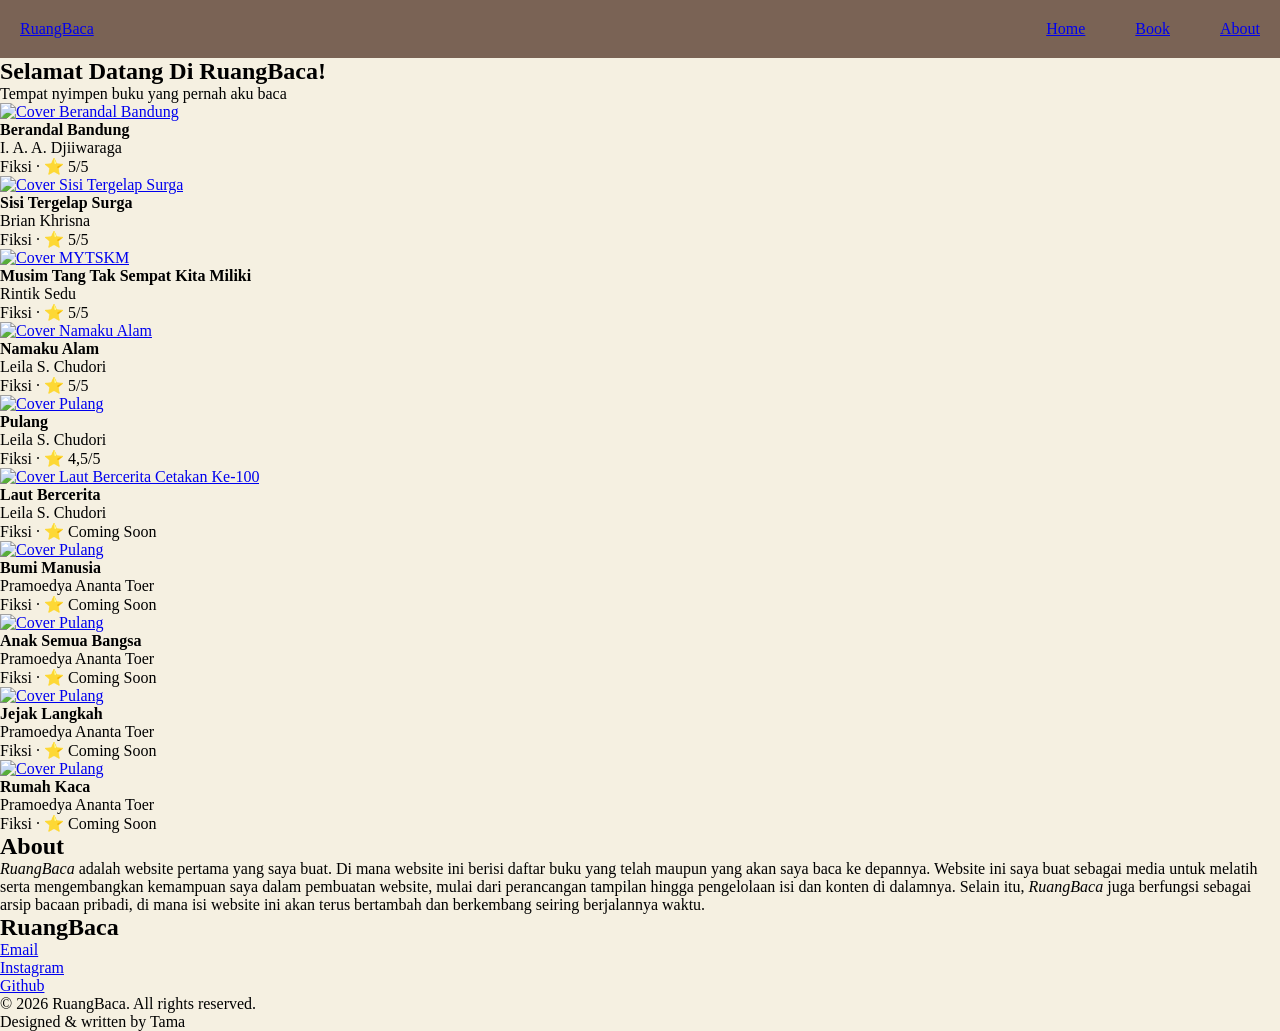
==== index.html @ 2ee4ba45 "Update index.html" ====
<!DOCTYPE html>
<html lang="id">

<head>
    <meta charset="UTF-8">
    <meta name="viewport" content="width=device-width, initial-scale=1.0">
    <title>RuangBacaUp</title>
    <link rel="stylesheet" href="reviewterbaru.css">
</head>

<body>

    <nav class="navbar">
        <ul>
            <li class="nama-web">
                <a href="#">RuangBaca</a>
            </li>
            <li class="isi-nav">
                <a href="#home">Home</a>
            </li>
            <li class="isi-nav">
                <a href="#buku">Book</a>
            </li>
            <li class="isi-nav">
                <a href="#about">About</a>
            </li>
        </ul>
    </nav>

    <div id="home">
        <h2 class="isi-utama">Selamat Datang Di RuangBaca!</h2>
        <p class="isi-desk">Tempat nyimpen buku yang pernah aku baca</p>
    </div>

    <section id="buku">
        <div class="rak-buku">
            <div class="bukunya">
                <a href="https://www.gramedia.com/products/berandal-bandung" target="_blank">
                    <img src="ReviewNovel/bb.jpg" alt="Cover Berandal Bandung">
                </a>
                <p class="isi-buku">
                    <strong>Berandal Bandung</strong>
                    <br> I. A. A. Djiiwaraga
                    <br> Fiksi · ⭐ 5/5
                </p>
            </div>

            <div class="bukunya">
                <a href="https://www.gramedia.com/products/sisi-tergelap-surga" target="_blank">
                    <img src="ReviewNovel/sts.avif" alt="Cover Sisi Tergelap Surga">
                </a>
                <p class="isi-buku">
                    <strong>Sisi Tergelap Surga</strong>
                    <br> Brian Khrisna
                    <br> Fiksi · ⭐ 5/5
                </p>
            </div>

            <div class="bukunya">
                <a href="https://www.gramedia.com/products/musim-yang-tak-sempat-kita-miliki" target="_blank">
                    <img src="ReviewNovel/mytskm.jpg" alt="Cover MYTSKM">
                </a>
                <p class="isi-buku">
                    <strong>Musim Tang Tak Sempat Kita Miliki</strong>
                    <br> Rintik Sedu
                    <br> Fiksi · ⭐ 5/5
                </p>
            </div>

            <div class="bukunya">
                <a href="https://www.gramedia.com/products/namaku-alam" target="_blank">
                    <img src="ReviewNovel/na.avif" alt="Cover Namaku Alam">
                </a>
                <p class="isi-buku">
                    <strong>Namaku Alam</strong>
                    <br> Leila S. Chudori
                    <br> Fiksi · ⭐ 5/5
                </p>
            </div>

            <div class="bukunya">
                <a href="https://www.gramedia.com/products/pulang-2023" target="_blank">
                    <img src="ReviewNovel/p.avif" alt="Cover Pulang">
                </a>
                <p class="isi-buku">
                    <strong>Pulang</strong>
                    <br> Leila S. Chudori
                    <br> Fiksi · ⭐ 4,5/5
                </p>
            </div>

            <div class="bukunya">
                <a href="https://www.gramedia.com/products/laut-bercerita-1" target="_blank">
                    <img src="ReviewNovel/lb.avif" alt="Cover Laut Bercerita Cetakan Ke-100">
                </a>
                <p class="isi-buku">
                    <strong>Laut Bercerita</strong>
                    <br> Leila S. Chudori
                    <br> Fiksi · ⭐ Coming Soon
                </p>
            </div>

            <div class="bukunya">
                <a href="https://www.gramedia.com/products/bumi-manusia-lentera-dipantara" target="_blank">
                    <img src="ReviewNovel/bm.avif" alt="Cover Pulang">
                </a>
                <p class="isi-buku">
                    <strong>Bumi Manusia</strong>
                    <br> Pramoedya Ananta Toer
                    <br> Fiksi · ⭐ Coming Soon
                </p>
            </div>

            <div class="bukunya">
                <a href="https://www.gramedia.com/products/anak-semua-bangsa-lentera-dipantara" target="_blank">
                    <img src="ReviewNovel/asb.avif" alt="Cover Pulang">
                </a>
                <p class="isi-buku">
                    <strong>Anak Semua Bangsa</strong>
                    <br> Pramoedya Ananta Toer
                    <br> Fiksi · ⭐ Coming Soon
                </p>
            </div>

            <div class="bukunya">
                <a href="https://www.gramedia.com/products/jejak-langkah-lentera-dipantara" target="_blank">
                    <img src="ReviewNovel/jl.avif" alt="Cover Pulang">
                </a>
                <p class="isi-buku">
                    <strong>Jejak Langkah</strong>
                    <br> Pramoedya Ananta Toer
                    <br> Fiksi · ⭐ Coming Soon
                </p>
            </div>

            <div class="bukunya">
                <a href="https://www.gramedia.com/products/rumah-kaca-lentera-dipantara" target="_blank">
                    <img src="ReviewNovel/rk.avif" alt="Cover Pulang">
                </a>
                <p class="isi-buku">
                    <strong>Rumah Kaca</strong>
                    <br> Pramoedya Ananta Toer
                    <br> Fiksi · ⭐ Coming Soon
                </p>
            </div>
        </div>
    </section>

    <section id="about">
        <h2 class="about-utama">About</h2>
        <p class="about-desk"><i>RuangBaca</i> adalah website pertama yang saya buat. 
            Di mana website ini berisi daftar buku yang telah maupun yang akan saya baca ke depannya. 
            Website ini saya buat sebagai media untuk melatih serta mengembangkan kemampuan saya dalam pembuatan website,
            mulai dari perancangan tampilan hingga pengelolaan isi dan konten di dalamnya. Selain itu, <i>RuangBaca</i> juga berfungsi sebagai arsip bacaan pribadi, 
            di mana isi website ini akan terus bertambah dan berkembang seiring berjalannya waktu.
        </p>
    </section>

    <footer>
        <h2 class="title">RuangBaca</h2>
        <div class="sosmed">
            <p>
                <a href="mailto:yudhabratama22@gmail.com" target="_blank" rel="noopener noreferrer">Email</a>
            </p>
            <p>
                <a href="https://www.instagram.com/hello.worldcs/" target="_blank"
                    rel="noopener noreferrer">Instagram</a>
            </p>
            <p>
                <a href="https://github.com/hello-worldcs" target="_blank" rel="noopener noreferrer">Github</a>
            </p>
        </div>

        <div class="cp">
            <p>&copy; 2026 RuangBaca. All rights reserved. <br> Designed & written by Tama </p>
        </div>
    </footer>

</body>

</html>
---- reviewterbaru.css ----
* {
    font-family: tahoma;
    box-sizing: border-box;
    margin: 0;
    padding: 0;
}

body {
    background-color: #F5F0E1;
}

nav {
    background-color: #5C4033CC;
}

nav ul {
    margin: 0;
    padding: 20px;
    display: flex;
    justify-content: space-between;
    gap: 50px;
    list-style: none;
}

.nama-web {
    margin-right: auto;
}

.list-nav {
    text-decoration: none;
}

@media (min-width: 768px) {}

@media (min-width: 1024px) {}
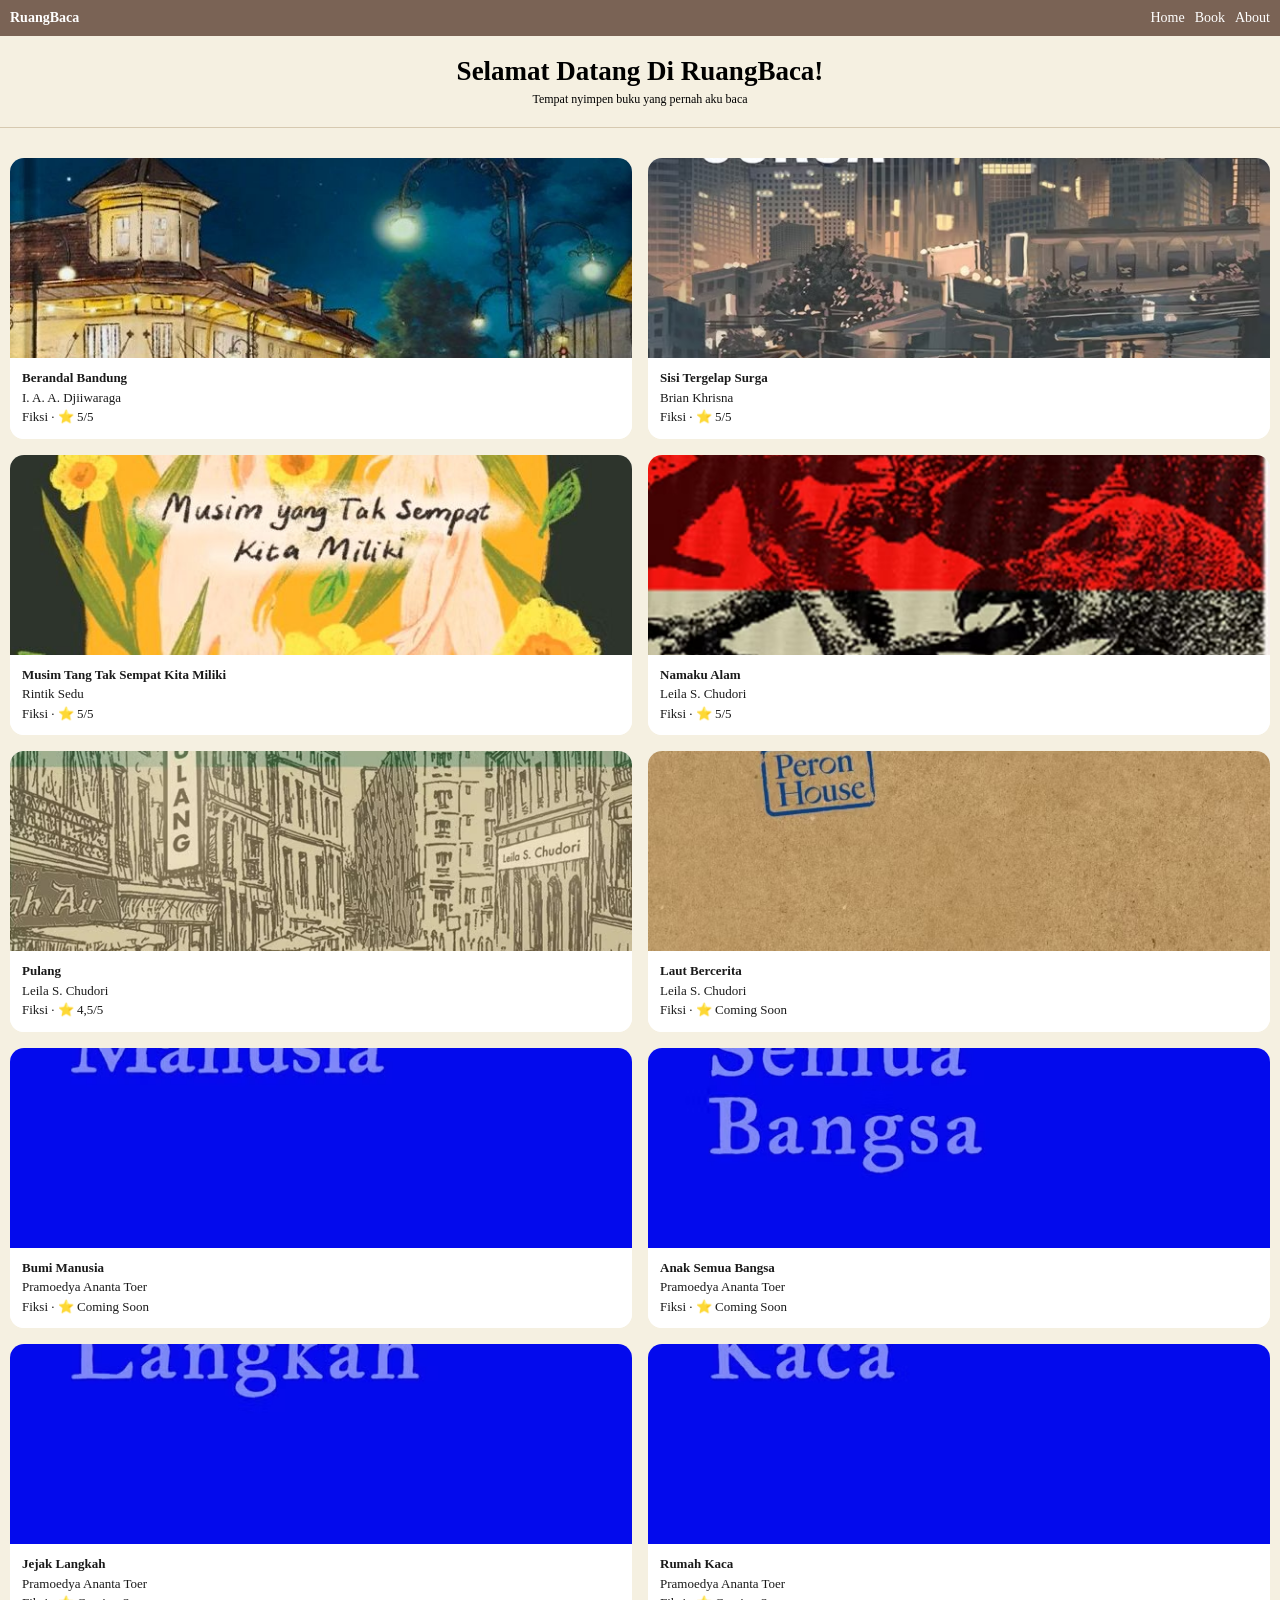
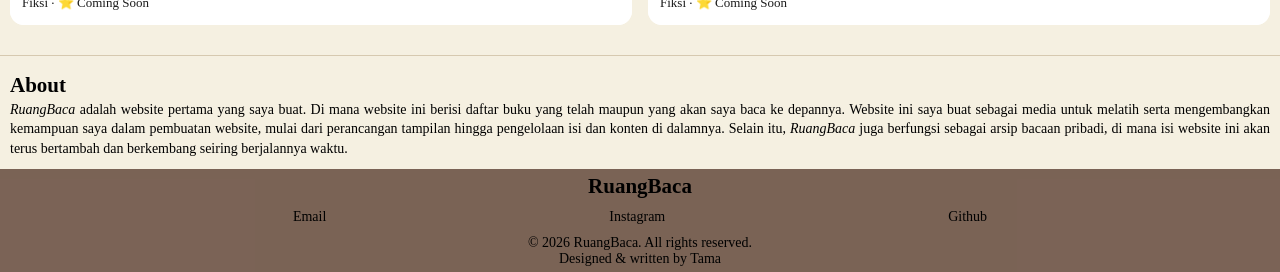
==== commit 1c3ef8ce: "Update index.html" ====
--- a/index.html
+++ b/index.html
@@ -6,6 +6,7 @@
     <meta name="viewport" content="width=device-width, initial-scale=1.0">
     <title>RuangBacaUp</title>
     <link rel="stylesheet" href="reviewterbaru.css">
+    <link rel="icon" href="ReviewNovel/saturn.png">
 </head>
 
 <body>
--- a/reviewterbaru.css
+++ b/reviewterbaru.css
@@ -1,35 +1,129 @@
 * {
-    font-family: tahoma;
-    box-sizing: border-box;
     margin: 0;
     padding: 0;
+    box-sizing: border-box;
+    font-family: tahoma;
 }
 
-body {
-    background-color: #F5F0E1;
+body{
+    background-color:#F5F0E1;
+    font-size: 14px;
 }
 
 nav {
-    background-color: #5C4033CC;
+    background-color:#5C4033CC;
+    padding: 10px;
 }
 
 nav ul {
-    margin: 0;
-    padding: 20px;
     display: flex;
-    justify-content: space-between;
-    gap: 50px;
+    justify-content: space-around;
+    gap: 10px;
     list-style: none;
+    
 }
 
 .nama-web {
     margin-right: auto;
+    font-weight: bold;
 }
 
-.list-nav {
+nav ul li a {
     text-decoration: none;
+    color: white;
+}
+
+#home {
+    padding: 20px;
+}
+
+.isi-utama{
+    display: flex;
+    text-align:center;
+    justify-content: center;
+    font-size: 27px;
+}
+
+.isi-desk {
+    display: flex;
+    justify-content:center;
+    margin-top: 5px;
+    font-size: 12px;
+}
+
+#buku {
+    border-top: 1px solid #D6C9B0;
+    border-bottom: 1px solid #D6C9B0;
+    padding: 20px 0;
+}
+
+.rak-buku {
+    display: grid;
+    grid-template-columns: repeat(2, 1fr);
+    gap: 16px;
+    padding: 10px;
+}
+
+/* DIUBAH: hapus padding, border, warna teks putih */
+.bukunya {
+    background-color: #ffffff;
+    border-radius: 14px;
+    overflow: hidden;
+}
+
+/* DIUBAH: hapus border-radius & tambah display block */
+img {
+    border-radius: 0;
+    width: 100%;
+    height: 200px;
+    object-fit: cover;
+    display: block;
+}
+
+/* DIUBAH: background putih, teks gelap, padding rapi */
+.isi-buku {
+    background-color: #ffffff;
+    color: #1a1a1a;
+    padding: 10px 12px  12px;
+    font-size: 13px;
+    line-height: 1.5;
+}
+
+#about {
+    margin-top: 15px;
+    padding: 0 10px 10px 10px;
+    text-align: justify;
+    line-height: 1.4;
+}
+
+footer {
+    padding: 5px 0;
+    background-color: #5C4033CC;
+}
+
+.title {
+    display: flex;
+    justify-content: center;
+}
+
+.sosmed {
+    display: flex;
+    justify-content: space-evenly;
+    padding: 10px;
+}
+
+.sosmed a {
+    text-decoration: none;
+    font-style: none;
+    color: black;
+}
+
+.cp {
+    display: flex;
+    justify-content: center;
+    text-align: center;
 }
 
 @media (min-width: 768px) {}
 
-@media (min-width: 1024px) {}+@media (min-width: 1024px) {}
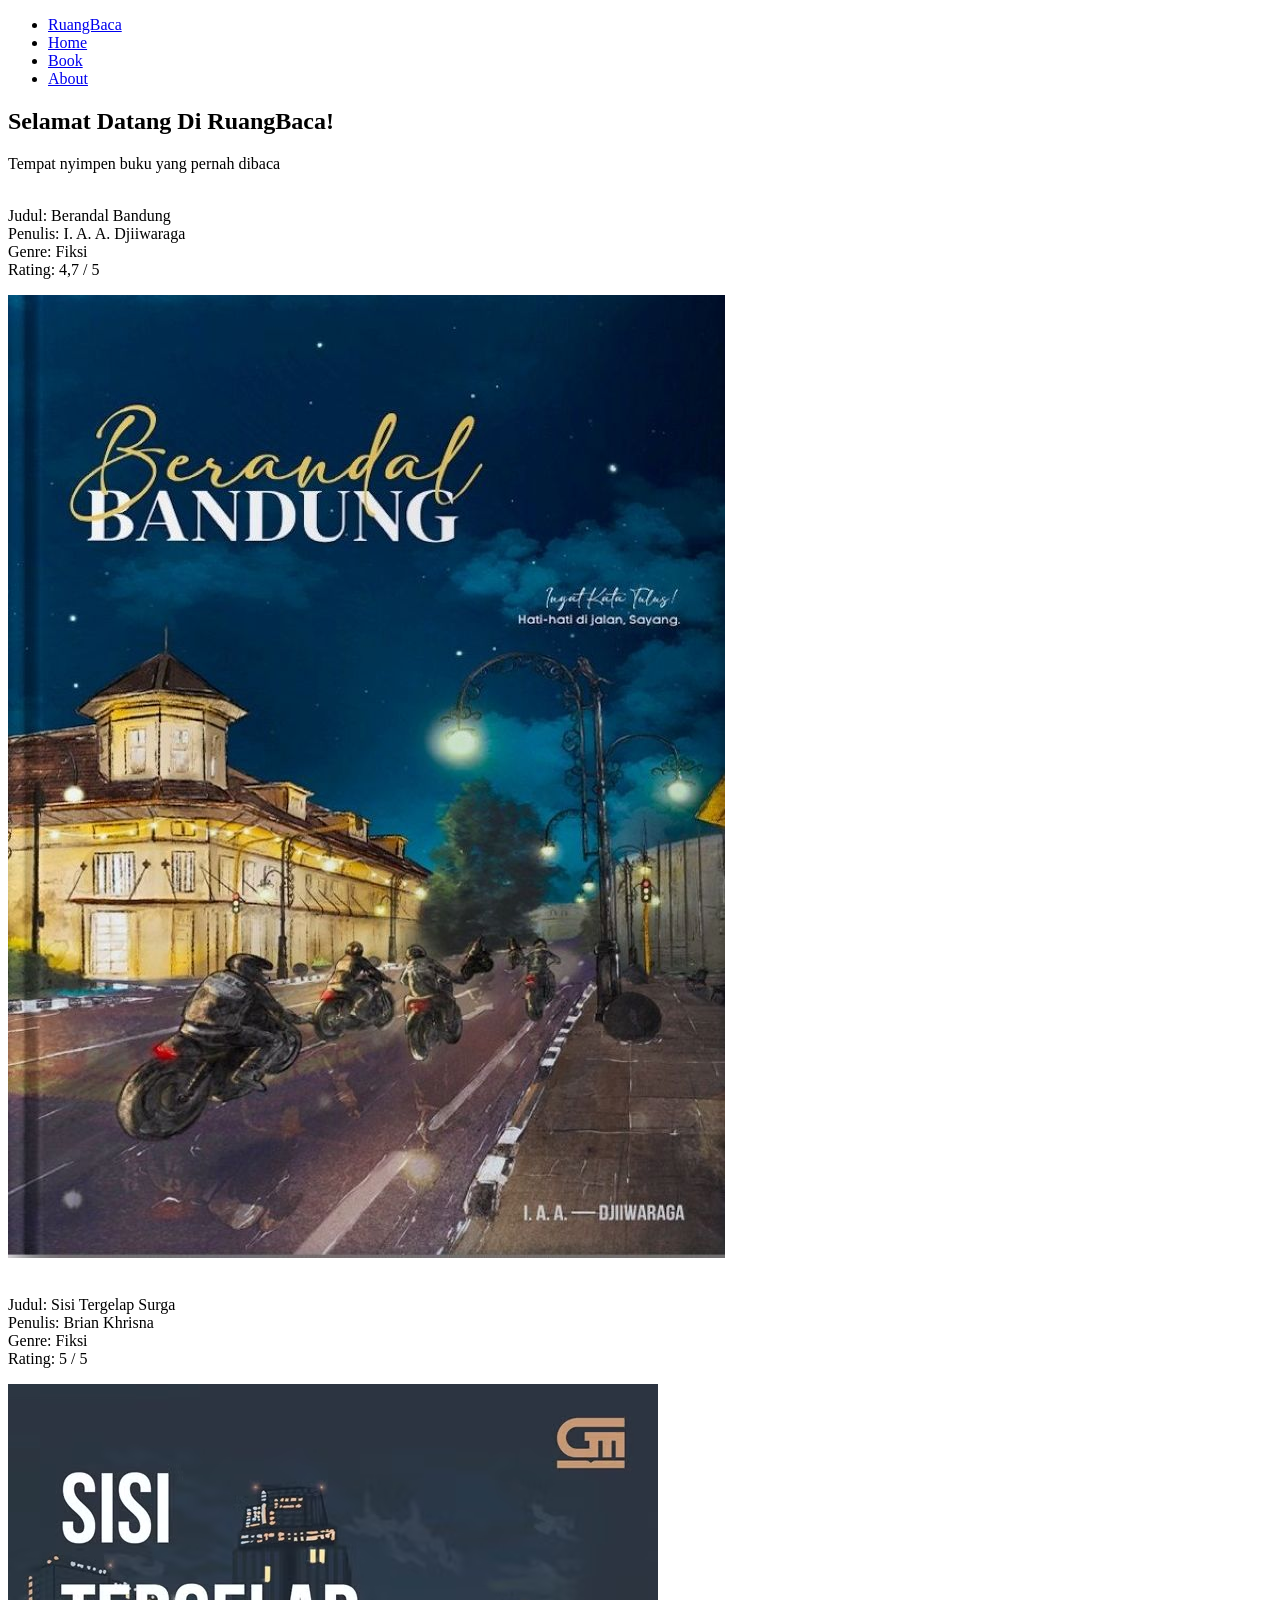
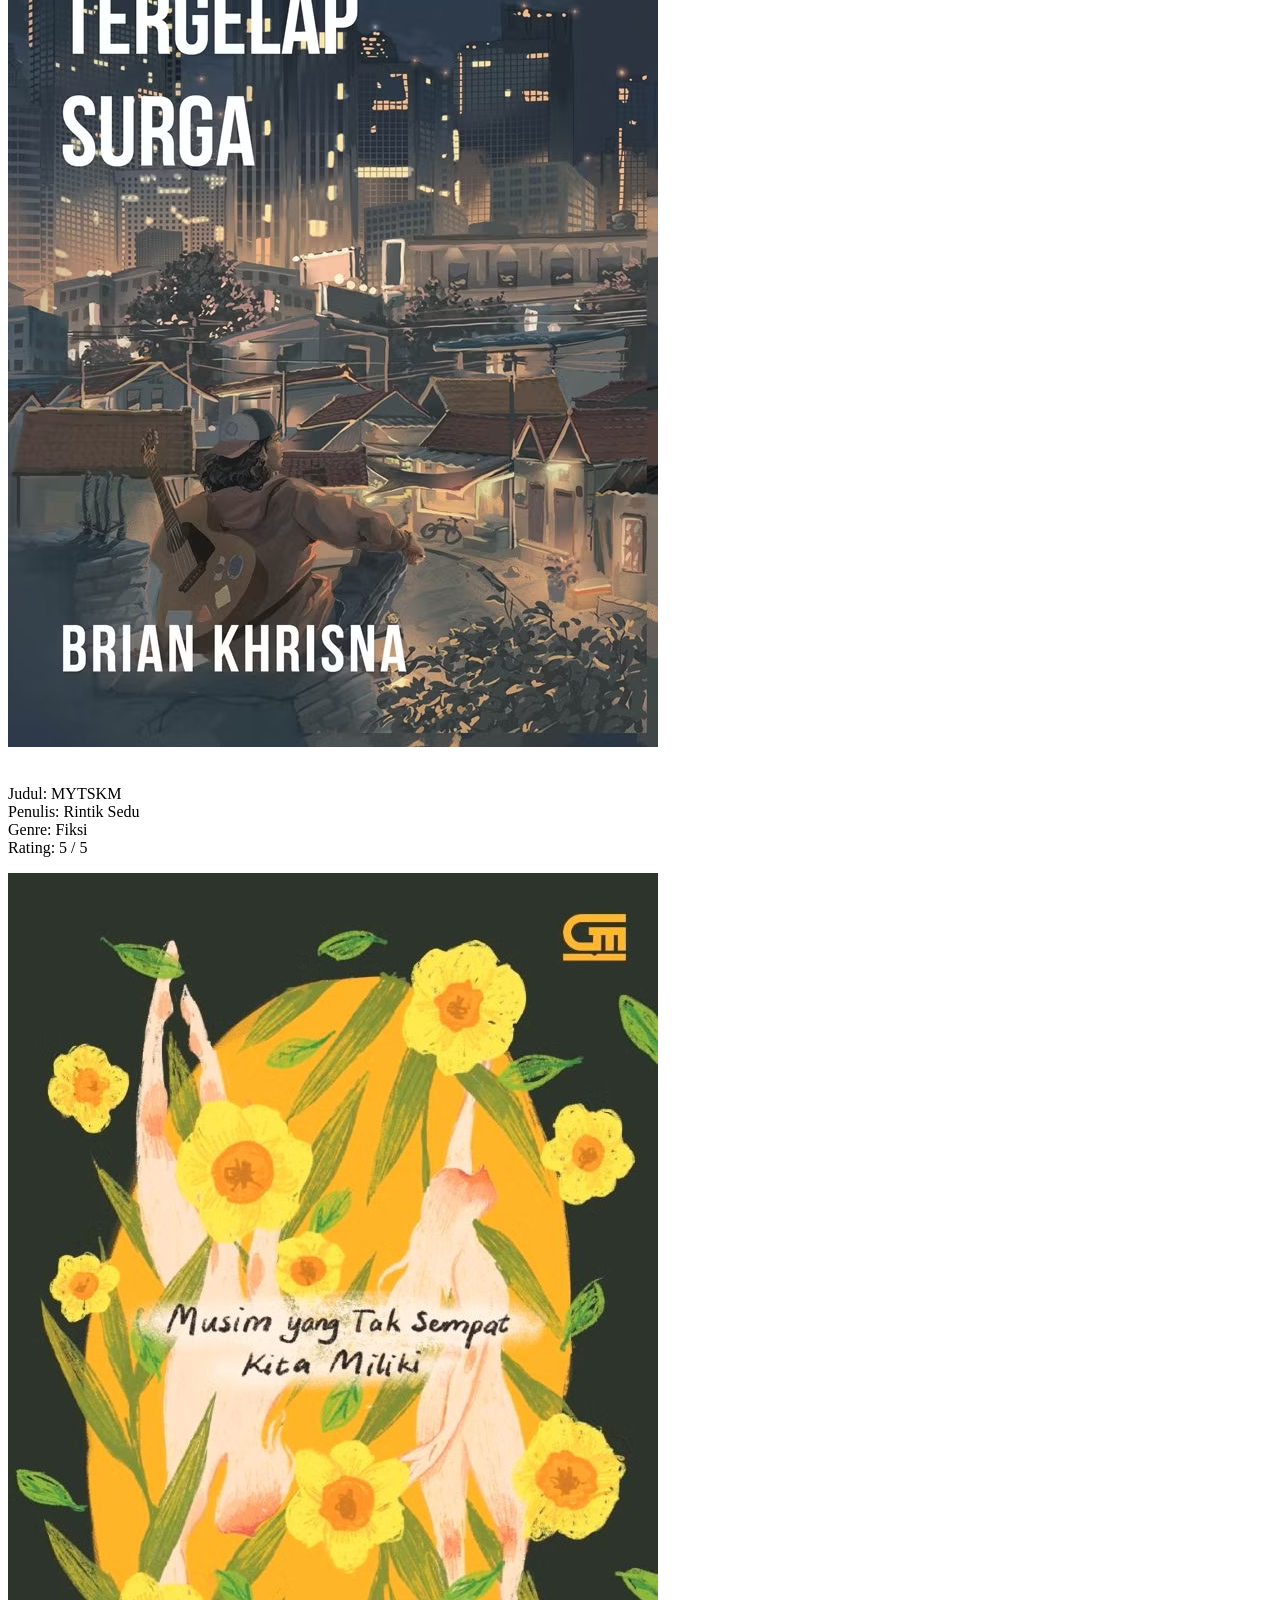
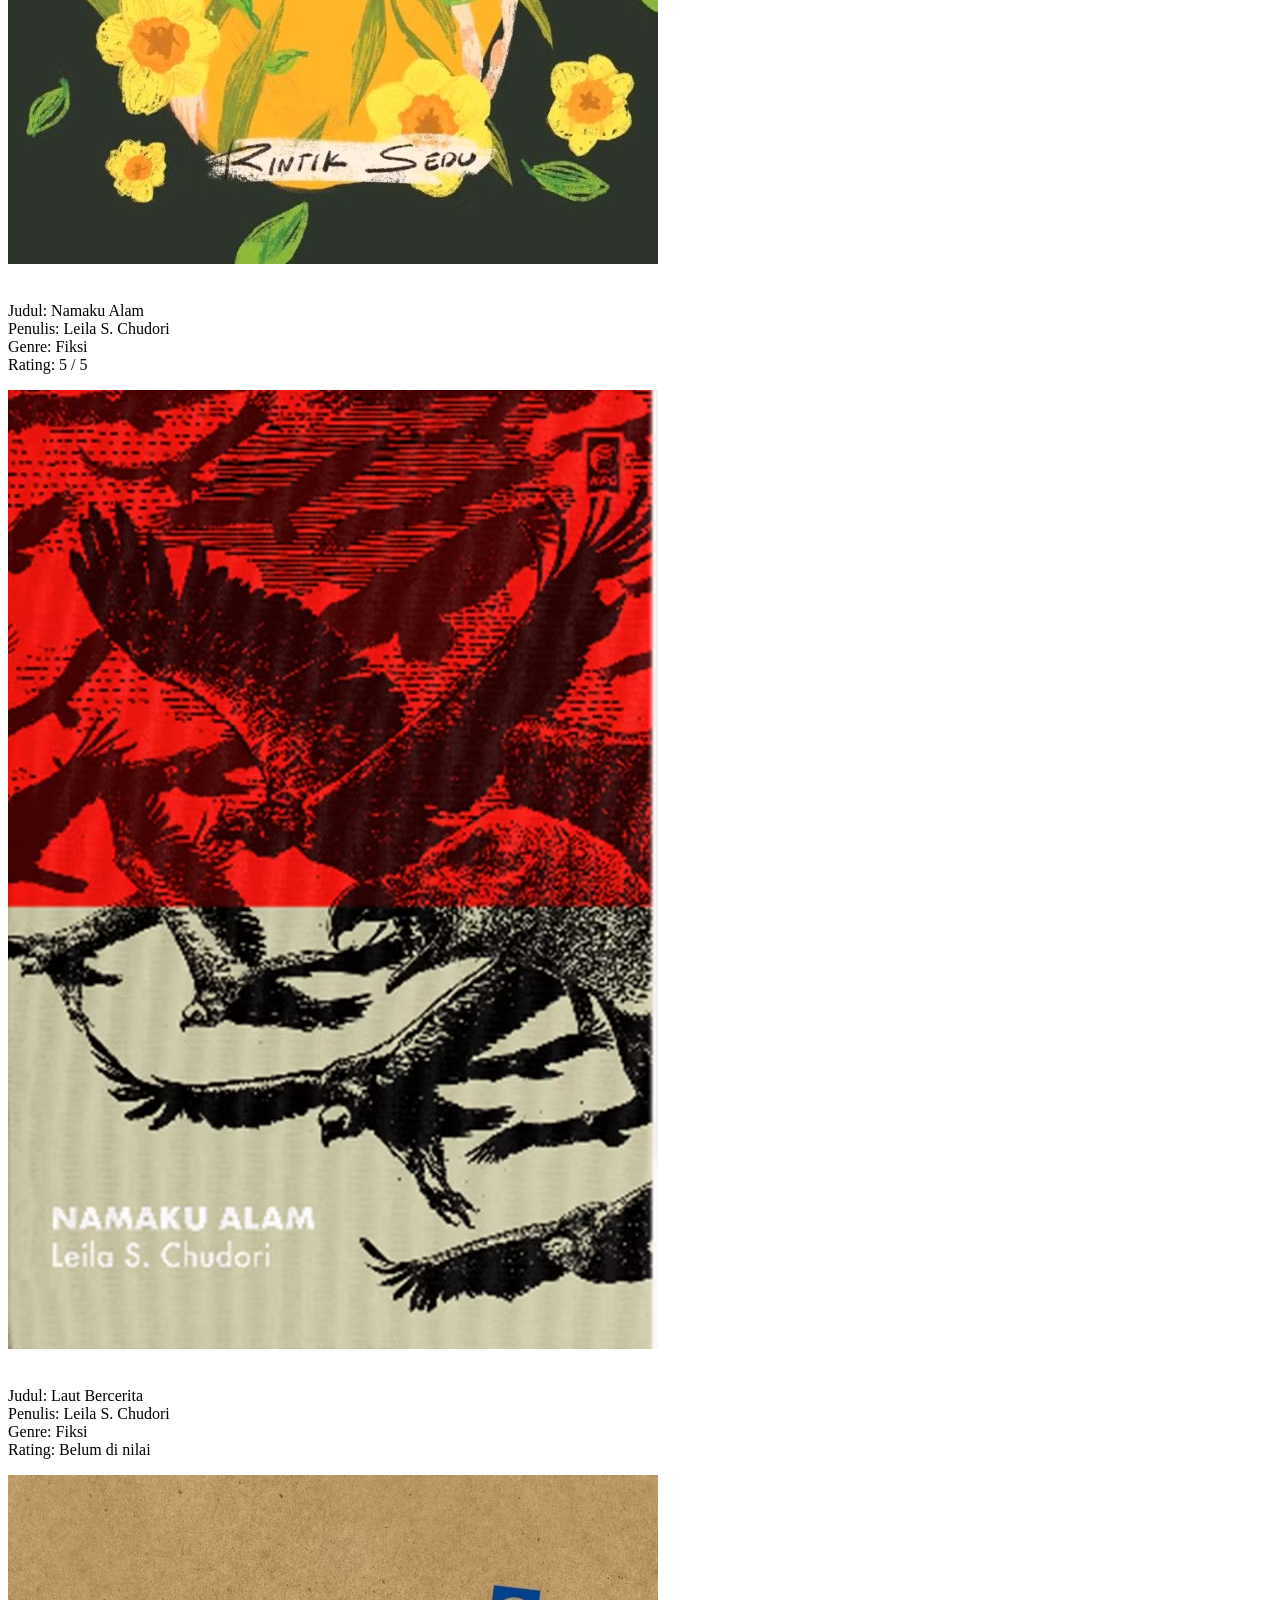
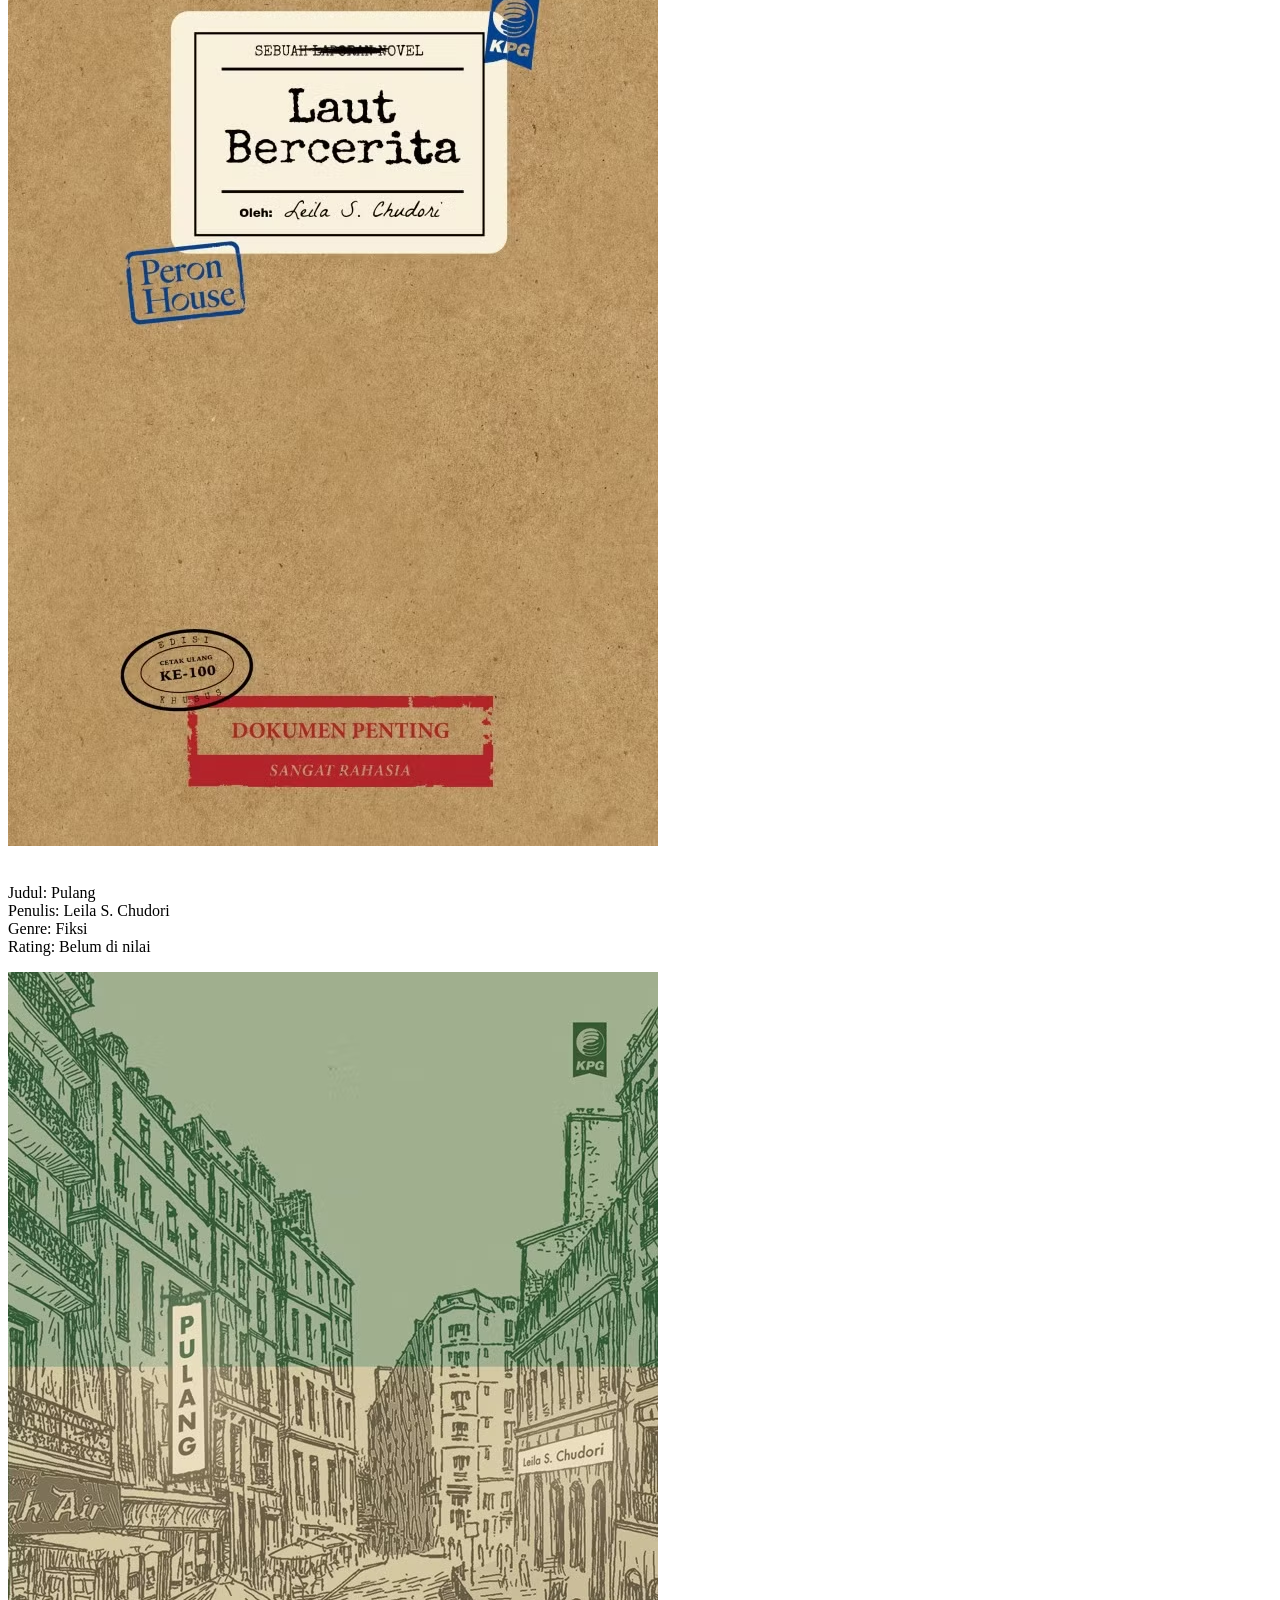
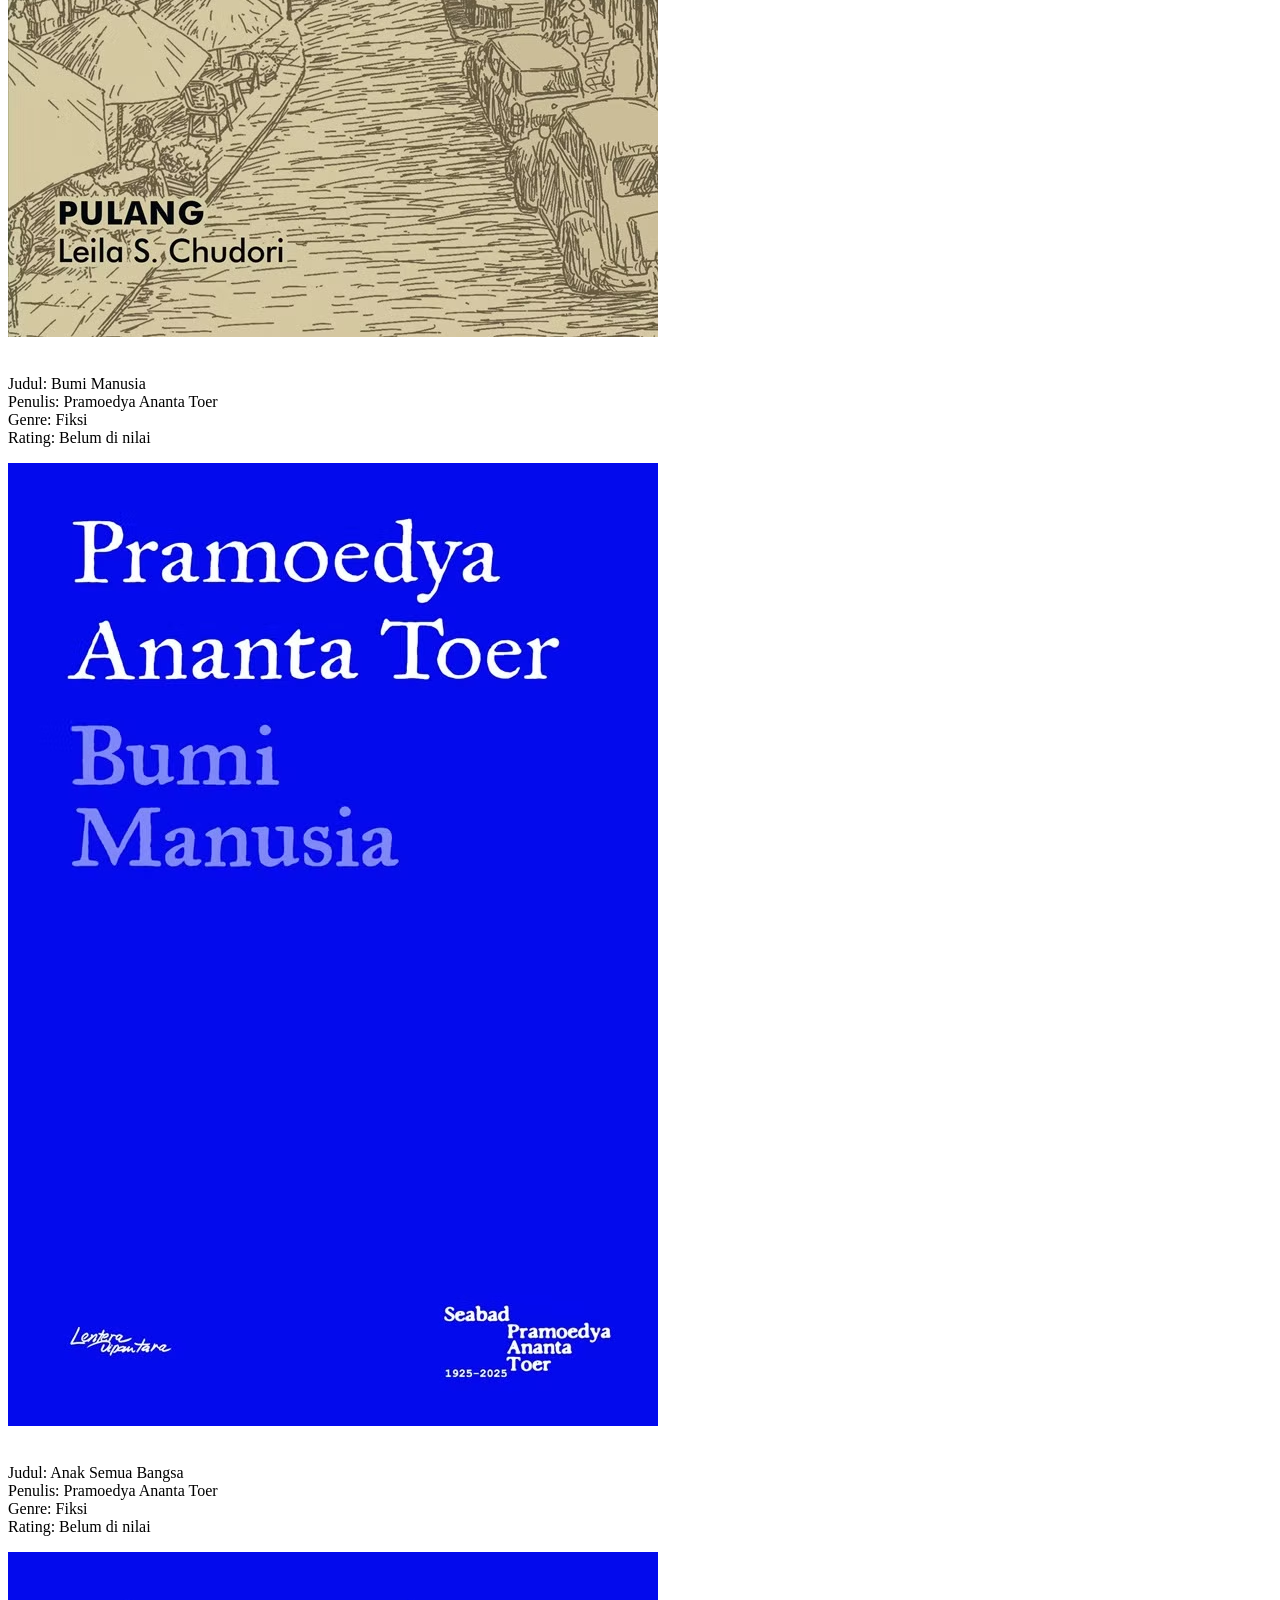
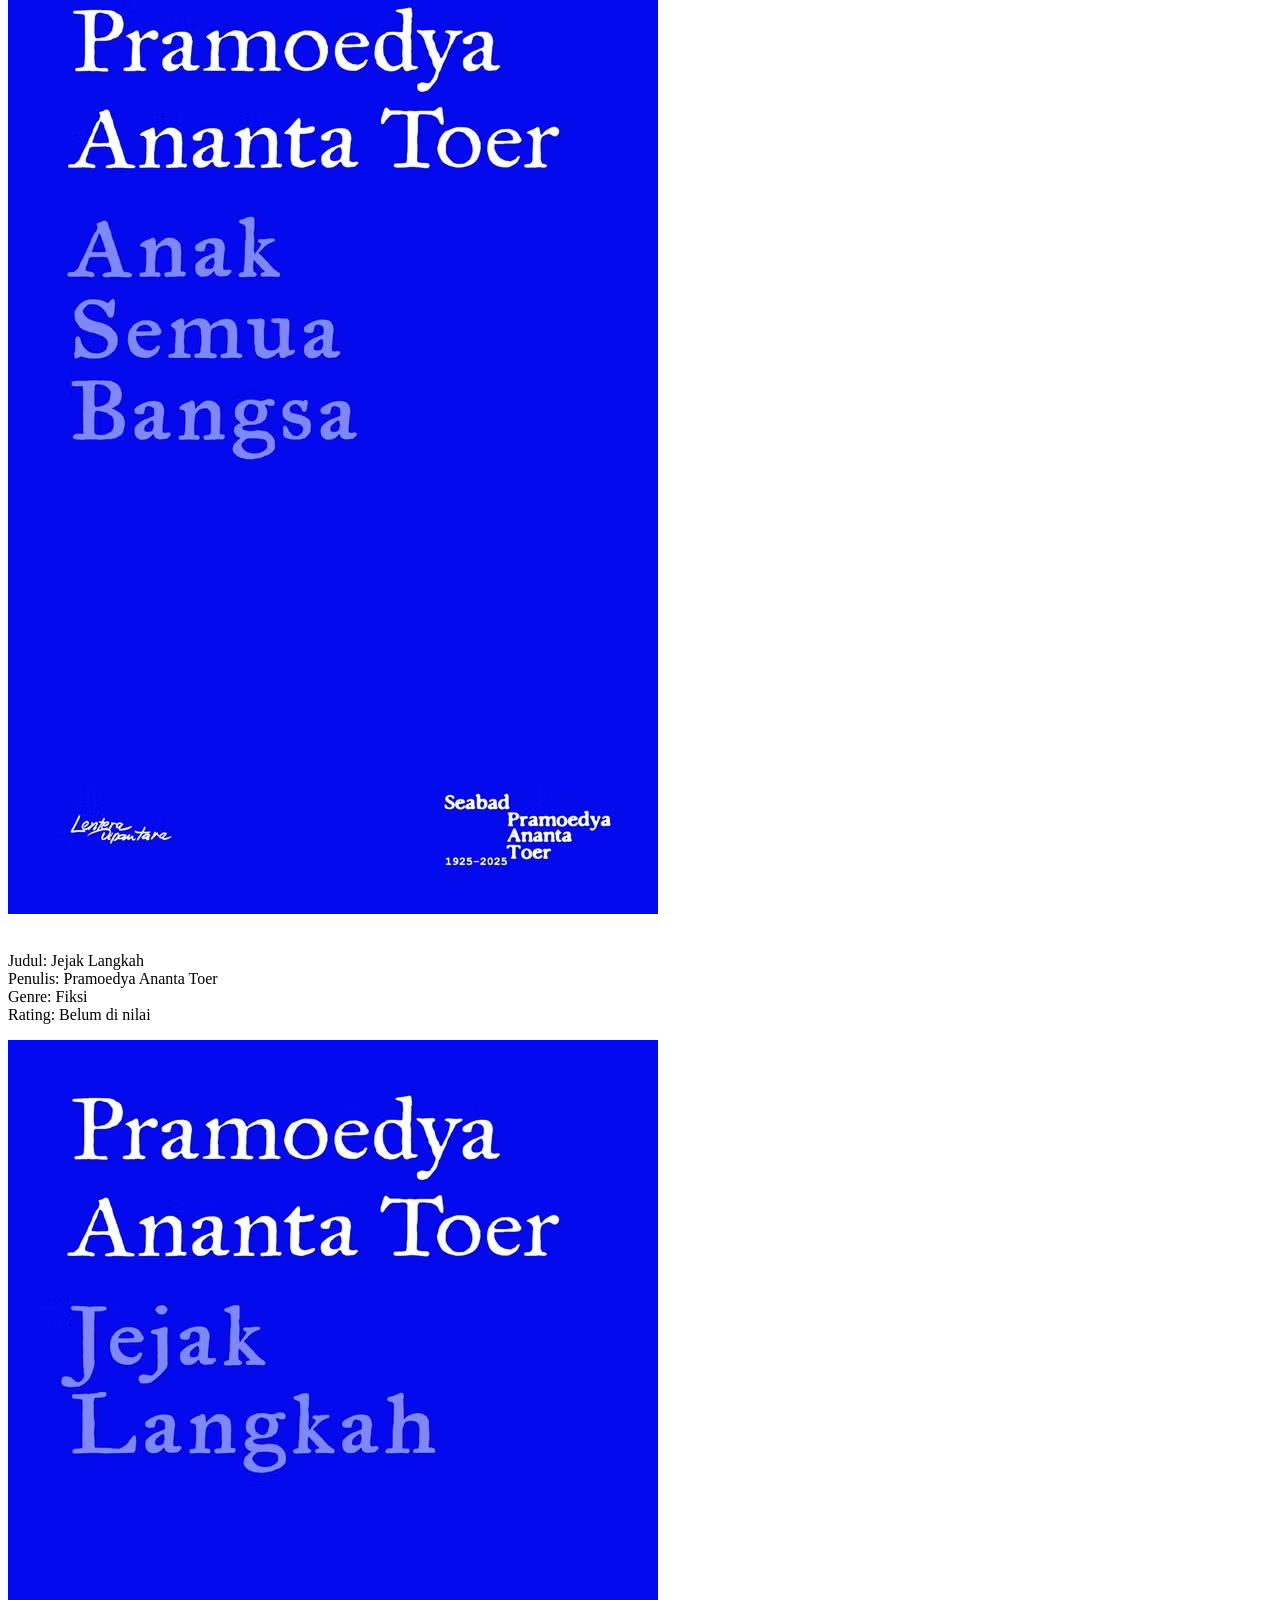
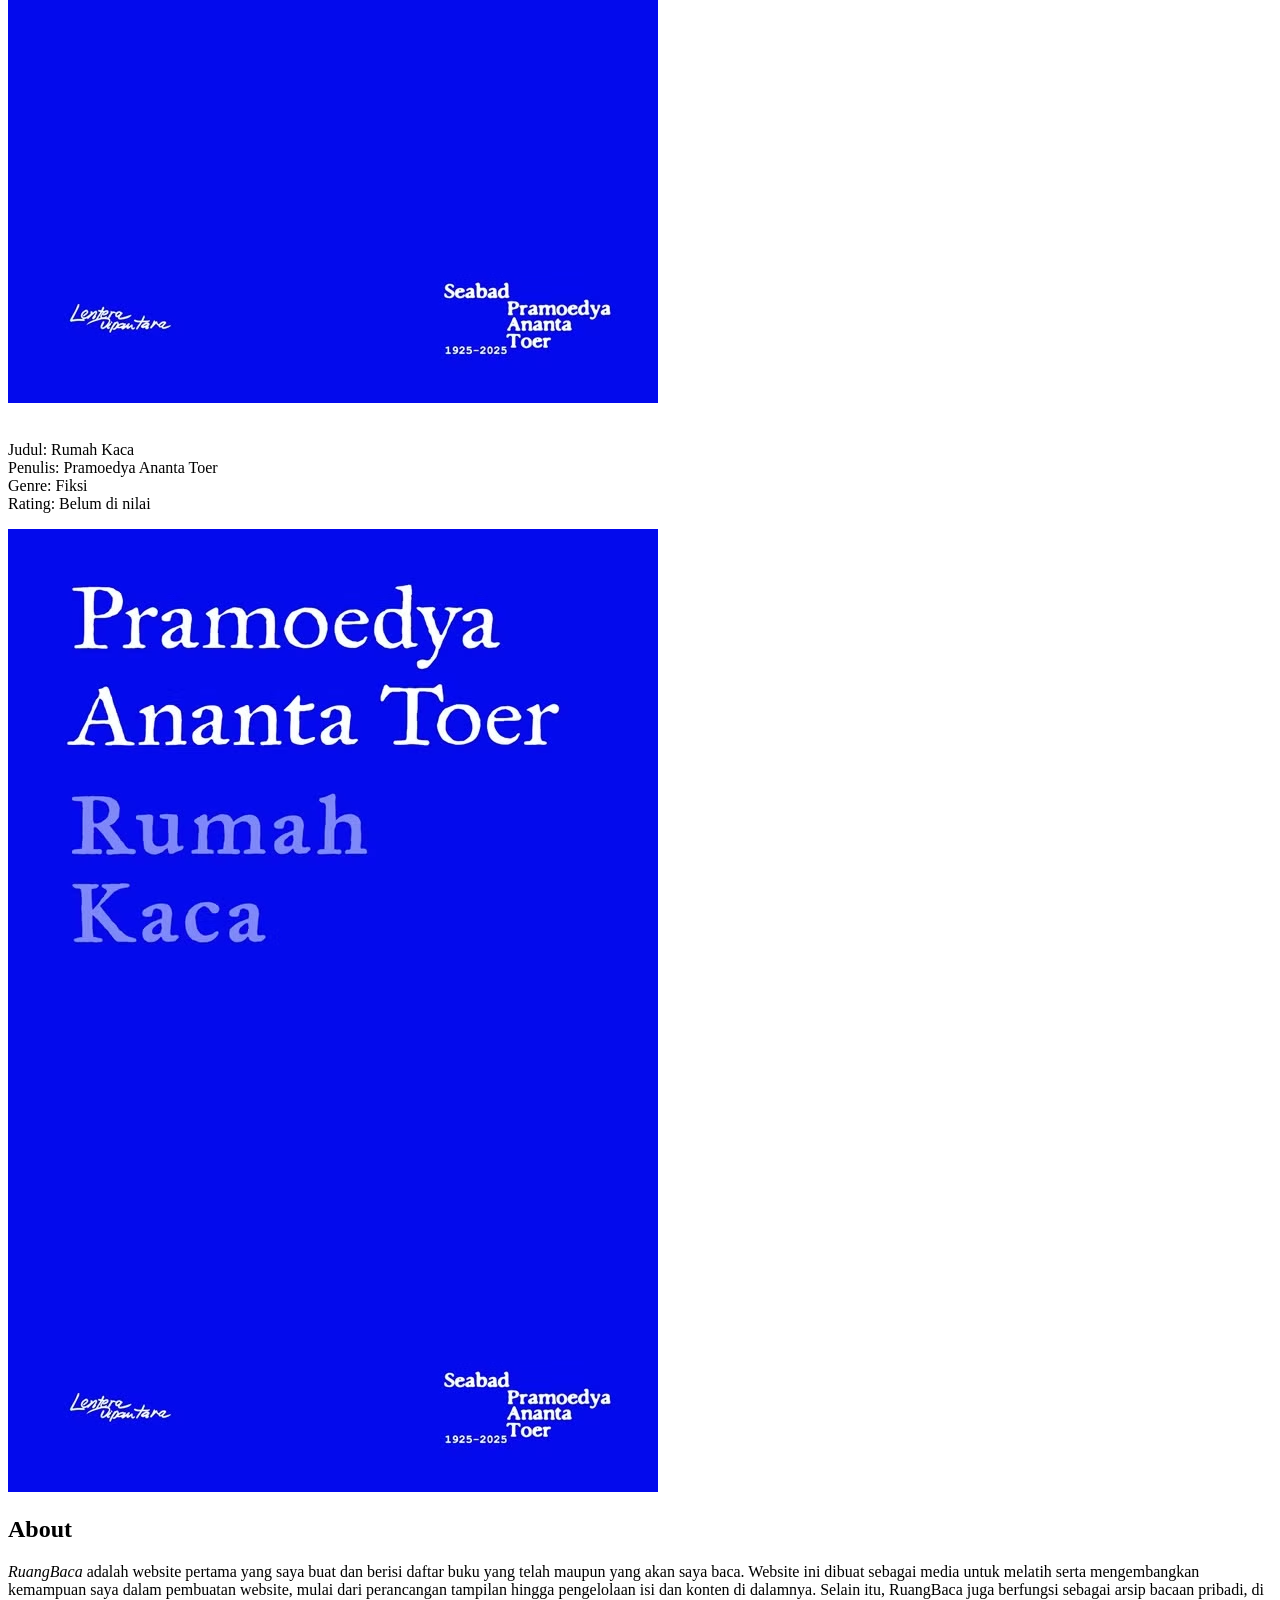
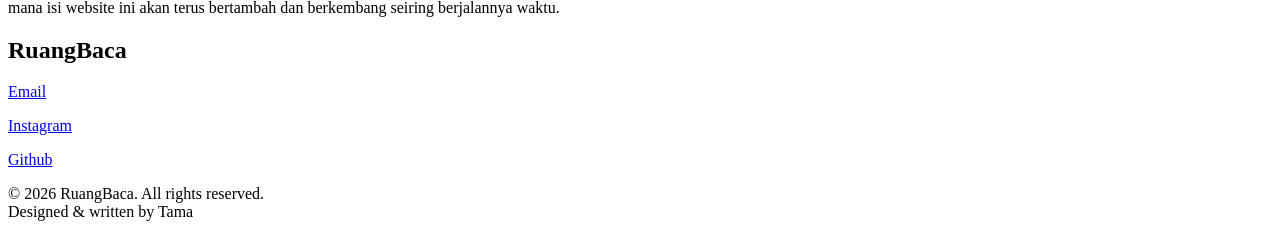
==== commit ec7e266e: "Update index.html" ====
--- a/index.html
+++ b/index.html
@@ -4,161 +4,182 @@
 <head>
     <meta charset="UTF-8">
     <meta name="viewport" content="width=device-width, initial-scale=1.0">
-    <title>RuangBacaUp</title>
-    <link rel="stylesheet" href="reviewterbaru.css">
+    <title>RuangBaca</title>
+    <link rel="stylesheet" href="review.css">
     <link rel="icon" href="ReviewNovel/saturn.png">
 </head>
 
 <body>
 
-    <nav class="navbar">
+    <nav id="navbar">
         <ul>
             <li class="nama-web">
                 <a href="#">RuangBaca</a>
             </li>
-            <li class="isi-nav">
+
+            <li>
                 <a href="#home">Home</a>
             </li>
-            <li class="isi-nav">
+
+            <li>
                 <a href="#buku">Book</a>
             </li>
-            <li class="isi-nav">
+
+            <li>
                 <a href="#about">About</a>
             </li>
         </ul>
     </nav>
 
-    <div id="home">
-        <h2 class="isi-utama">Selamat Datang Di RuangBaca!</h2>
-        <p class="isi-desk">Tempat nyimpen buku yang pernah aku baca</p>
-    </div>
+    <section id="home">
+        <h2>Selamat Datang Di RuangBaca!</h2>
+    </section>
+    <p class="p">Tempat nyimpen buku yang pernah dibaca</p>
 
     <section id="buku">
-        <div class="rak-buku">
-            <div class="bukunya">
+        <div class="daftar-buku">
+            <div class="buku">
+                <p class="keterangan-buku">
+                    <br> Judul: Berandal Bandung
+                    <br> Penulis: I. A. A. Djiiwaraga
+                    <br> Genre: Fiksi
+                    <br> Rating: 4,7 / 5
+                </p>
                 <a href="https://www.gramedia.com/products/berandal-bandung" target="_blank">
                     <img src="ReviewNovel/bb.jpg" alt="Cover Berandal Bandung">
                 </a>
-                <p class="isi-buku">
-                    <strong>Berandal Bandung</strong>
-                    <br> I. A. A. Djiiwaraga
-                    <br> Fiksi · ⭐ 5/5
-                </p>
-            </div>
-
-            <div class="bukunya">
+            </div>
+
+            <div class="buku">
+                <p class="keterangan-buku">
+                    <br> Judul: Sisi Tergelap Surga
+                    <br> Penulis: Brian Khrisna
+                    <br> Genre: Fiksi
+                    <br> Rating: 5 / 5
+                </p>
                 <a href="https://www.gramedia.com/products/sisi-tergelap-surga" target="_blank">
                     <img src="ReviewNovel/sts.avif" alt="Cover Sisi Tergelap Surga">
                 </a>
-                <p class="isi-buku">
-                    <strong>Sisi Tergelap Surga</strong>
-                    <br> Brian Khrisna
-                    <br> Fiksi · ⭐ 5/5
-                </p>
-            </div>
-
-            <div class="bukunya">
+            </div>
+
+            <div class="buku">
+                <p class="keterangan-buku">
+                    <br> Judul: MYTSKM
+                    <br> Penulis: Rintik Sedu
+                    <br> Genre: Fiksi
+                    <br> Rating: 5 / 5
+                </p>
                 <a href="https://www.gramedia.com/products/musim-yang-tak-sempat-kita-miliki" target="_blank">
                     <img src="ReviewNovel/mytskm.jpg" alt="Cover MYTSKM">
                 </a>
-                <p class="isi-buku">
-                    <strong>Musim Tang Tak Sempat Kita Miliki</strong>
-                    <br> Rintik Sedu
-                    <br> Fiksi · ⭐ 5/5
-                </p>
-            </div>
-
-            <div class="bukunya">
+            </div>
+
+            <div class="buku">
+                <p class="keterangan-buku">
+                    <br> Judul: Namaku Alam
+                    <br> Penulis: Leila S. Chudori
+                    <br> Genre: Fiksi
+                    <br> Rating: 5 / 5
+
+                </p>
                 <a href="https://www.gramedia.com/products/namaku-alam" target="_blank">
                     <img src="ReviewNovel/na.avif" alt="Cover Namaku Alam">
                 </a>
-                <p class="isi-buku">
-                    <strong>Namaku Alam</strong>
-                    <br> Leila S. Chudori
-                    <br> Fiksi · ⭐ 5/5
-                </p>
-            </div>
-
-            <div class="bukunya">
+            </div>
+
+            <div class="buku">
+                <p class="keterangan-buku">
+                    <br> Judul: Laut Bercerita
+                    <br> Penulis: Leila S. Chudori
+                    <br> Genre: Fiksi
+                    <br> Rating: Belum di nilai
+
+                </p>
+                <a href="https://www.gramedia.com/products/laut-bercerita-1" target="_blank">
+                    <img src="ReviewNovel/lb.avif" alt="Cover Laut Bercerita Cetakan Ke-100">
+                </a>
+            </div>
+
+            <div class="buku">
+                <p class="keterangan-buku">
+                    <br> Judul: Pulang
+                    <br> Penulis: Leila S. Chudori
+                    <br> Genre: Fiksi
+                    <br> Rating: Belum di nilai
+
+                </p>
                 <a href="https://www.gramedia.com/products/pulang-2023" target="_blank">
                     <img src="ReviewNovel/p.avif" alt="Cover Pulang">
                 </a>
-                <p class="isi-buku">
-                    <strong>Pulang</strong>
-                    <br> Leila S. Chudori
-                    <br> Fiksi · ⭐ 4,5/5
-                </p>
-            </div>
-
-            <div class="bukunya">
-                <a href="https://www.gramedia.com/products/laut-bercerita-1" target="_blank">
-                    <img src="ReviewNovel/lb.avif" alt="Cover Laut Bercerita Cetakan Ke-100">
-                </a>
-                <p class="isi-buku">
-                    <strong>Laut Bercerita</strong>
-                    <br> Leila S. Chudori
-                    <br> Fiksi · ⭐ Coming Soon
-                </p>
-            </div>
-
-            <div class="bukunya">
+            </div>
+
+            <div class="buku">
+                <p class="keterangan-buku">
+                    <br> Judul: Bumi Manusia
+                    <br> Penulis: Pramoedya Ananta Toer
+                    <br> Genre: Fiksi
+                    <br> Rating: Belum di nilai
+
+                </p>
                 <a href="https://www.gramedia.com/products/bumi-manusia-lentera-dipantara" target="_blank">
                     <img src="ReviewNovel/bm.avif" alt="Cover Pulang">
                 </a>
-                <p class="isi-buku">
-                    <strong>Bumi Manusia</strong>
-                    <br> Pramoedya Ananta Toer
-                    <br> Fiksi · ⭐ Coming Soon
-                </p>
-            </div>
-
-            <div class="bukunya">
+            </div>
+
+            <div class="buku">
+                <p class="keterangan-buku">
+                    <br> Judul: Anak Semua Bangsa
+                    <br> Penulis: Pramoedya Ananta Toer
+                    <br> Genre: Fiksi
+                    <br> Rating: Belum di nilai
+
+                </p>
                 <a href="https://www.gramedia.com/products/anak-semua-bangsa-lentera-dipantara" target="_blank">
                     <img src="ReviewNovel/asb.avif" alt="Cover Pulang">
                 </a>
-                <p class="isi-buku">
-                    <strong>Anak Semua Bangsa</strong>
-                    <br> Pramoedya Ananta Toer
-                    <br> Fiksi · ⭐ Coming Soon
-                </p>
-            </div>
-
-            <div class="bukunya">
+            </div>
+
+            <div class="buku">
+                <p class="keterangan-buku">
+                    <br> Judul: Jejak Langkah
+                    <br> Penulis: Pramoedya Ananta Toer
+                    <br> Genre: Fiksi
+                    <br> Rating: Belum di nilai
+
+                </p>
                 <a href="https://www.gramedia.com/products/jejak-langkah-lentera-dipantara" target="_blank">
                     <img src="ReviewNovel/jl.avif" alt="Cover Pulang">
                 </a>
-                <p class="isi-buku">
-                    <strong>Jejak Langkah</strong>
-                    <br> Pramoedya Ananta Toer
-                    <br> Fiksi · ⭐ Coming Soon
-                </p>
-            </div>
-
-            <div class="bukunya">
+            </div>
+
+            <div class="buku">
+                <p class="keterangan-buku">
+                    <br> Judul: Rumah Kaca
+                    <br> Penulis: Pramoedya Ananta Toer
+                    <br> Genre: Fiksi
+                    <br> Rating: Belum di nilai
+
+                </p>
                 <a href="https://www.gramedia.com/products/rumah-kaca-lentera-dipantara" target="_blank">
                     <img src="ReviewNovel/rk.avif" alt="Cover Pulang">
                 </a>
-                <p class="isi-buku">
-                    <strong>Rumah Kaca</strong>
-                    <br> Pramoedya Ananta Toer
-                    <br> Fiksi · ⭐ Coming Soon
-                </p>
             </div>
         </div>
     </section>
 
     <section id="about">
-        <h2 class="about-utama">About</h2>
-        <p class="about-desk"><i>RuangBaca</i> adalah website pertama yang saya buat. 
-            Di mana website ini berisi daftar buku yang telah maupun yang akan saya baca ke depannya. 
-            Website ini saya buat sebagai media untuk melatih serta mengembangkan kemampuan saya dalam pembuatan website,
-            mulai dari perancangan tampilan hingga pengelolaan isi dan konten di dalamnya. Selain itu, <i>RuangBaca</i> juga berfungsi sebagai arsip bacaan pribadi, 
+        <h2 class="a">About</h2>
+        <p class="deskripsi"><i>RuangBaca</i> adalah website pertama yang saya buat dan berisi daftar buku yang telah
+            maupun yang akan saya baca.
+            Website ini dibuat sebagai media untuk melatih serta mengembangkan kemampuan saya dalam pembuatan website,
+            mulai dari perancangan tampilan hingga pengelolaan isi dan konten di dalamnya. Selain itu,
+            RuangBaca juga berfungsi sebagai arsip bacaan pribadi,
             di mana isi website ini akan terus bertambah dan berkembang seiring berjalannya waktu.
         </p>
     </section>
 
     <footer>
-        <h2 class="title">RuangBaca</h2>
+        <h2 class="judul-web">RuangBaca</h2>
         <div class="sosmed">
             <p>
                 <a href="mailto:yudhabratama22@gmail.com" target="_blank" rel="noopener noreferrer">Email</a>
@@ -172,11 +193,13 @@
             </p>
         </div>
 
-        <div class="cp">
+        <div class="copyright">
             <p>&copy; 2026 RuangBaca. All rights reserved. <br> Designed & written by Tama </p>
         </div>
     </footer>
 
+    <script src="review.js"></script>
+
 </body>
 
 </html>
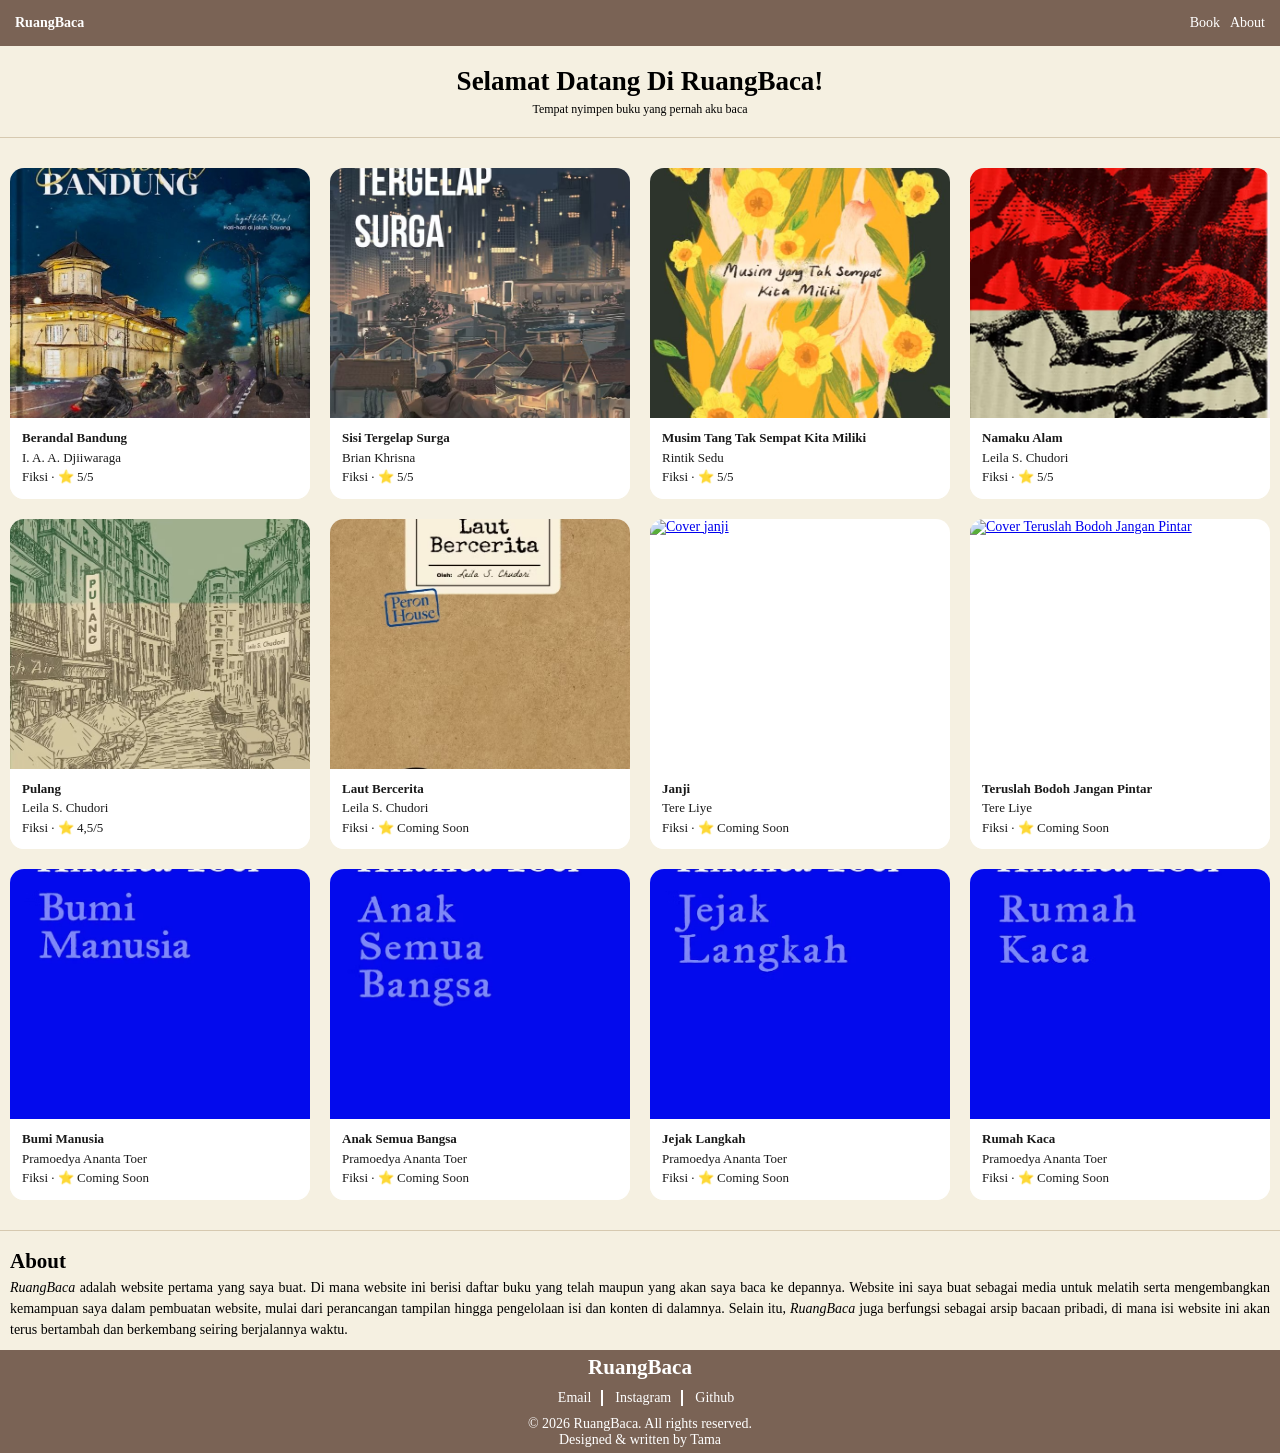
==== commit 0591c486: "Update index.html" ====
--- a/index.html
+++ b/index.html
@@ -4,182 +4,180 @@
 <head>
     <meta charset="UTF-8">
     <meta name="viewport" content="width=device-width, initial-scale=1.0">
-    <title>RuangBaca</title>
-    <link rel="stylesheet" href="review.css">
+    <title>RuangBacaUp</title>
+    <link rel="stylesheet" href="reviewterbaru.css">
     <link rel="icon" href="ReviewNovel/saturn.png">
 </head>
 
 <body>
 
-    <nav id="navbar">
+    <nav class="navbar">
         <ul>
             <li class="nama-web">
                 <a href="#">RuangBaca</a>
             </li>
-
-            <li>
-                <a href="#home">Home</a>
-            </li>
-
-            <li>
+            <li class="isi-nav">
                 <a href="#buku">Book</a>
             </li>
-
-            <li>
+            <li class="isi-nav">
                 <a href="#about">About</a>
             </li>
         </ul>
     </nav>
 
-    <section id="home">
-        <h2>Selamat Datang Di RuangBaca!</h2>
-    </section>
-    <p class="p">Tempat nyimpen buku yang pernah dibaca</p>
+    <div id="home">
+        <h2 class="isi-utama">Selamat Datang Di RuangBaca!</h2>
+        <p class="isi-desk">Tempat nyimpen buku yang pernah aku baca</p>
+    </div>
 
     <section id="buku">
-        <div class="daftar-buku">
-            <div class="buku">
-                <p class="keterangan-buku">
-                    <br> Judul: Berandal Bandung
-                    <br> Penulis: I. A. A. Djiiwaraga
-                    <br> Genre: Fiksi
-                    <br> Rating: 4,7 / 5
-                </p>
+        <div class="rak-buku">
+            <div class="bukunya">
                 <a href="https://www.gramedia.com/products/berandal-bandung" target="_blank">
                     <img src="ReviewNovel/bb.jpg" alt="Cover Berandal Bandung">
                 </a>
-            </div>
-
-            <div class="buku">
-                <p class="keterangan-buku">
-                    <br> Judul: Sisi Tergelap Surga
-                    <br> Penulis: Brian Khrisna
-                    <br> Genre: Fiksi
-                    <br> Rating: 5 / 5
-                </p>
+                <p class="isi-buku">
+                    <strong>Berandal Bandung</strong>
+                    <br> I. A. A. Djiiwaraga
+                    <br> Fiksi · ⭐ 5/5
+                </p>
+            </div>
+
+            <div class="bukunya">
                 <a href="https://www.gramedia.com/products/sisi-tergelap-surga" target="_blank">
                     <img src="ReviewNovel/sts.avif" alt="Cover Sisi Tergelap Surga">
                 </a>
-            </div>
-
-            <div class="buku">
-                <p class="keterangan-buku">
-                    <br> Judul: MYTSKM
-                    <br> Penulis: Rintik Sedu
-                    <br> Genre: Fiksi
-                    <br> Rating: 5 / 5
-                </p>
+                <p class="isi-buku">
+                    <strong>Sisi Tergelap Surga</strong>
+                    <br> Brian Khrisna
+                    <br> Fiksi · ⭐ 5/5
+                </p>
+            </div>
+
+            <div class="bukunya">
                 <a href="https://www.gramedia.com/products/musim-yang-tak-sempat-kita-miliki" target="_blank">
                     <img src="ReviewNovel/mytskm.jpg" alt="Cover MYTSKM">
                 </a>
-            </div>
-
-            <div class="buku">
-                <p class="keterangan-buku">
-                    <br> Judul: Namaku Alam
-                    <br> Penulis: Leila S. Chudori
-                    <br> Genre: Fiksi
-                    <br> Rating: 5 / 5
-
-                </p>
+                <p class="isi-buku">
+                    <strong>Musim Tang Tak Sempat Kita Miliki</strong>
+                    <br> Rintik Sedu
+                    <br> Fiksi · ⭐ 5/5
+                </p>
+            </div>
+
+            <div class="bukunya">
                 <a href="https://www.gramedia.com/products/namaku-alam" target="_blank">
                     <img src="ReviewNovel/na.avif" alt="Cover Namaku Alam">
                 </a>
-            </div>
-
-            <div class="buku">
-                <p class="keterangan-buku">
-                    <br> Judul: Laut Bercerita
-                    <br> Penulis: Leila S. Chudori
-                    <br> Genre: Fiksi
-                    <br> Rating: Belum di nilai
-
-                </p>
+                <p class="isi-buku">
+                    <strong>Namaku Alam</strong>
+                    <br> Leila S. Chudori
+                    <br> Fiksi · ⭐ 5/5
+                </p>
+            </div>
+
+            <div class="bukunya">
+                <a href="https://www.gramedia.com/products/pulang-2023" target="_blank">
+                    <img src="ReviewNovel/p.avif" alt="Cover Pulang">
+                </a>
+                <p class="isi-buku">
+                    <strong>Pulang</strong>
+                    <br> Leila S. Chudori
+                    <br> Fiksi · ⭐ 4,5/5
+                </p>
+            </div>
+
+            <div class="bukunya">
                 <a href="https://www.gramedia.com/products/laut-bercerita-1" target="_blank">
                     <img src="ReviewNovel/lb.avif" alt="Cover Laut Bercerita Cetakan Ke-100">
                 </a>
-            </div>
-
-            <div class="buku">
-                <p class="keterangan-buku">
-                    <br> Judul: Pulang
-                    <br> Penulis: Leila S. Chudori
-                    <br> Genre: Fiksi
-                    <br> Rating: Belum di nilai
-
-                </p>
-                <a href="https://www.gramedia.com/products/pulang-2023" target="_blank">
-                    <img src="ReviewNovel/p.avif" alt="Cover Pulang">
-                </a>
-            </div>
-
-            <div class="buku">
-                <p class="keterangan-buku">
-                    <br> Judul: Bumi Manusia
-                    <br> Penulis: Pramoedya Ananta Toer
-                    <br> Genre: Fiksi
-                    <br> Rating: Belum di nilai
-
-                </p>
+                <p class="isi-buku">
+                    <strong>Laut Bercerita</strong>
+                    <br> Leila S. Chudori
+                    <br> Fiksi · ⭐ Coming Soon
+                </p>
+            </div>
+
+            <div class="bukunya">
+                <a href="https://www.gramedia.com/products/janji-2" target="_blank">
+                    <img src="ReviewNovel/j.avif" alt="Cover janji">
+                </a>
+                <p class="isi-buku">
+                    <strong>Janji</strong>
+                    <br> Tere Liye
+                    <br> Fiksi · ⭐ Coming Soon
+                </p>
+            </div>
+
+            <div class="bukunya">
+                <a href="https://www.gramedia.com/products/teruslah-bodoh-jangan-pintar" target="_blank">
+                    <img src="ReviewNovel/tbjp.jpg" alt="Cover Teruslah Bodoh Jangan Pintar">
+                </a>
+                <p class="isi-buku">
+                    <strong>Teruslah Bodoh Jangan Pintar</strong>
+                    <br> Tere Liye
+                    <br> Fiksi · ⭐ Coming Soon
+                </p>
+            </div>
+
+            <div class="bukunya">
                 <a href="https://www.gramedia.com/products/bumi-manusia-lentera-dipantara" target="_blank">
-                    <img src="ReviewNovel/bm.avif" alt="Cover Pulang">
-                </a>
-            </div>
-
-            <div class="buku">
-                <p class="keterangan-buku">
-                    <br> Judul: Anak Semua Bangsa
-                    <br> Penulis: Pramoedya Ananta Toer
-                    <br> Genre: Fiksi
-                    <br> Rating: Belum di nilai
-
-                </p>
+                    <img src="ReviewNovel/bm.avif" alt="Cover Bumi Manusia">
+                </a>
+                <p class="isi-buku">
+                    <strong>Bumi Manusia</strong>
+                    <br> Pramoedya Ananta Toer
+                    <br> Fiksi · ⭐ Coming Soon
+                </p>
+            </div>
+
+            <div class="bukunya">
                 <a href="https://www.gramedia.com/products/anak-semua-bangsa-lentera-dipantara" target="_blank">
-                    <img src="ReviewNovel/asb.avif" alt="Cover Pulang">
-                </a>
-            </div>
-
-            <div class="buku">
-                <p class="keterangan-buku">
-                    <br> Judul: Jejak Langkah
-                    <br> Penulis: Pramoedya Ananta Toer
-                    <br> Genre: Fiksi
-                    <br> Rating: Belum di nilai
-
-                </p>
+                    <img src="ReviewNovel/asb.avif" alt="Cover Anak Semua Bangsa">
+                </a>
+                <p class="isi-buku">
+                    <strong>Anak Semua Bangsa</strong>
+                    <br> Pramoedya Ananta Toer
+                    <br> Fiksi · ⭐ Coming Soon
+                </p>
+            </div>
+
+            <div class="bukunya">
                 <a href="https://www.gramedia.com/products/jejak-langkah-lentera-dipantara" target="_blank">
-                    <img src="ReviewNovel/jl.avif" alt="Cover Pulang">
-                </a>
-            </div>
-
-            <div class="buku">
-                <p class="keterangan-buku">
-                    <br> Judul: Rumah Kaca
-                    <br> Penulis: Pramoedya Ananta Toer
-                    <br> Genre: Fiksi
-                    <br> Rating: Belum di nilai
-
-                </p>
+                    <img src="ReviewNovel/jl.avif" alt="Cover Jejak Langkah">
+                </a>
+                <p class="isi-buku">
+                    <strong>Jejak Langkah</strong>
+                    <br> Pramoedya Ananta Toer
+                    <br> Fiksi · ⭐ Coming Soon
+                </p>
+            </div>
+
+            <div class="bukunya">
                 <a href="https://www.gramedia.com/products/rumah-kaca-lentera-dipantara" target="_blank">
-                    <img src="ReviewNovel/rk.avif" alt="Cover Pulang">
-                </a>
+                    <img src="ReviewNovel/rk.avif" alt="Cover Rumah Kaca">
+                </a>
+                <p class="isi-buku">
+                    <strong>Rumah Kaca</strong>
+                    <br> Pramoedya Ananta Toer
+                    <br> Fiksi · ⭐ Coming Soon
+                </p>
             </div>
         </div>
     </section>
 
     <section id="about">
-        <h2 class="a">About</h2>
-        <p class="deskripsi"><i>RuangBaca</i> adalah website pertama yang saya buat dan berisi daftar buku yang telah
-            maupun yang akan saya baca.
-            Website ini dibuat sebagai media untuk melatih serta mengembangkan kemampuan saya dalam pembuatan website,
-            mulai dari perancangan tampilan hingga pengelolaan isi dan konten di dalamnya. Selain itu,
-            RuangBaca juga berfungsi sebagai arsip bacaan pribadi,
+        <h2 class="about-utama">About</h2>
+        <p class="about-desk"><i>RuangBaca</i> adalah website pertama yang saya buat. 
+            Di mana website ini berisi daftar buku yang telah maupun yang akan saya baca ke depannya. 
+            Website ini saya buat sebagai media untuk melatih serta mengembangkan kemampuan saya dalam pembuatan website,
+            mulai dari perancangan tampilan hingga pengelolaan isi dan konten di dalamnya. Selain itu, <i>RuangBaca</i> juga berfungsi sebagai arsip bacaan pribadi, 
             di mana isi website ini akan terus bertambah dan berkembang seiring berjalannya waktu.
         </p>
     </section>
 
     <footer>
-        <h2 class="judul-web">RuangBaca</h2>
+        <h2 class="title">RuangBaca</h2>
         <div class="sosmed">
             <p>
                 <a href="mailto:yudhabratama22@gmail.com" target="_blank" rel="noopener noreferrer">Email</a>
@@ -193,13 +191,11 @@
             </p>
         </div>
 
-        <div class="copyright">
+        <div class="cp">
             <p>&copy; 2026 RuangBaca. All rights reserved. <br> Designed & written by Tama </p>
         </div>
     </footer>
 
-    <script src="review.js"></script>
-
 </body>
 
 </html>
--- a/reviewterbaru.css
+++ b/reviewterbaru.css
@@ -0,0 +1,168 @@
+* {
+    margin: 0;
+    padding: 0;
+    box-sizing: border-box;
+    font-family: tahoma;
+}
+
+body {
+    background-color: #F5F0E1;
+    font-size: 14px;
+}
+
+nav {
+    background-color: #5C4033CC;
+    padding: 15px;
+}
+
+nav ul {
+    display: flex;
+    justify-content: space-around;
+    gap: 10px;
+    list-style: none;
+
+}
+
+.nama-web {
+    margin-right: auto;
+    font-weight: bold;
+}
+
+nav ul li a {
+    text-decoration: none;
+    color: white;
+}
+
+#home {
+    padding: 20px;
+}
+
+.isi-utama {
+    display: flex;
+    text-align: center;
+    justify-content: center;
+    font-size: 27px;
+}
+
+.isi-desk {
+    display: flex;
+    justify-content: center;
+    margin-top: 5px;
+    font-size: 12px;
+}
+
+#buku {
+    border-top: 1px solid #D6C9B0;
+    border-bottom: 1px solid #D6C9B0;
+    padding: 20px 0;
+}
+
+.rak-buku {
+    display: grid;
+    grid-template-columns: repeat(1, 1fr);
+    gap: 16px;
+    padding: 10px;
+}
+
+.bukunya {
+    background-color: #ffffff;
+    border-radius: 14px;
+    overflow: hidden;
+}
+
+img {
+    width: 100%;
+    height: 450px;
+    object-fit: cover;
+    display: block;
+}
+
+.isi-buku {
+    background-color: #ffffff;
+    color: #1a1a1a;
+    padding: 10px 12px 12px;
+    font-size: 13px;
+    line-height: 1.5;
+}
+
+#about {
+    margin-top: 15px;
+    padding: 0 10px 10px 10px;
+    text-align: justify;
+    line-height: 1.4;
+}
+
+footer {
+    padding: 5px 0;
+    background-color: #5C4033CC;
+    color: white;
+}
+
+.title {
+    display: flex;
+    justify-content: center;
+}
+
+.sosmed {
+    display: flex;
+    justify-content: center;
+    gap: 10px;
+    padding: 10px;
+}
+
+.sosmed a {
+    text-decoration: none;
+    font-style: none;
+    color: white;
+}
+
+.sosmed p {
+    border-left: 2px solid;
+    padding-left: 12px;
+}
+
+.sosmed p:first-child {
+    border-left: none;
+}
+
+.cp {
+    display: flex;
+    justify-content: center;
+    text-align: center;
+}
+
+@media (min-width: 375px) {
+    img {
+        height: 550px;
+    }
+}
+
+@media (min-width: 425px) {
+    img {
+        height: 600px;
+    }
+}
+
+@media (min-width: 768px) {
+
+    .rak-buku {
+        display: grid;
+        grid-template-columns: repeat(4, 1fr);
+        gap: 20px;
+        padding: 10px;
+    }
+
+    img {
+        width: 100%;
+        height: 250px;
+        object-fit: cover;
+        display: block;
+    }
+
+    #about {
+        line-height: 1.5;
+    }
+
+}
+
+@media (min-width: 1024px) {}
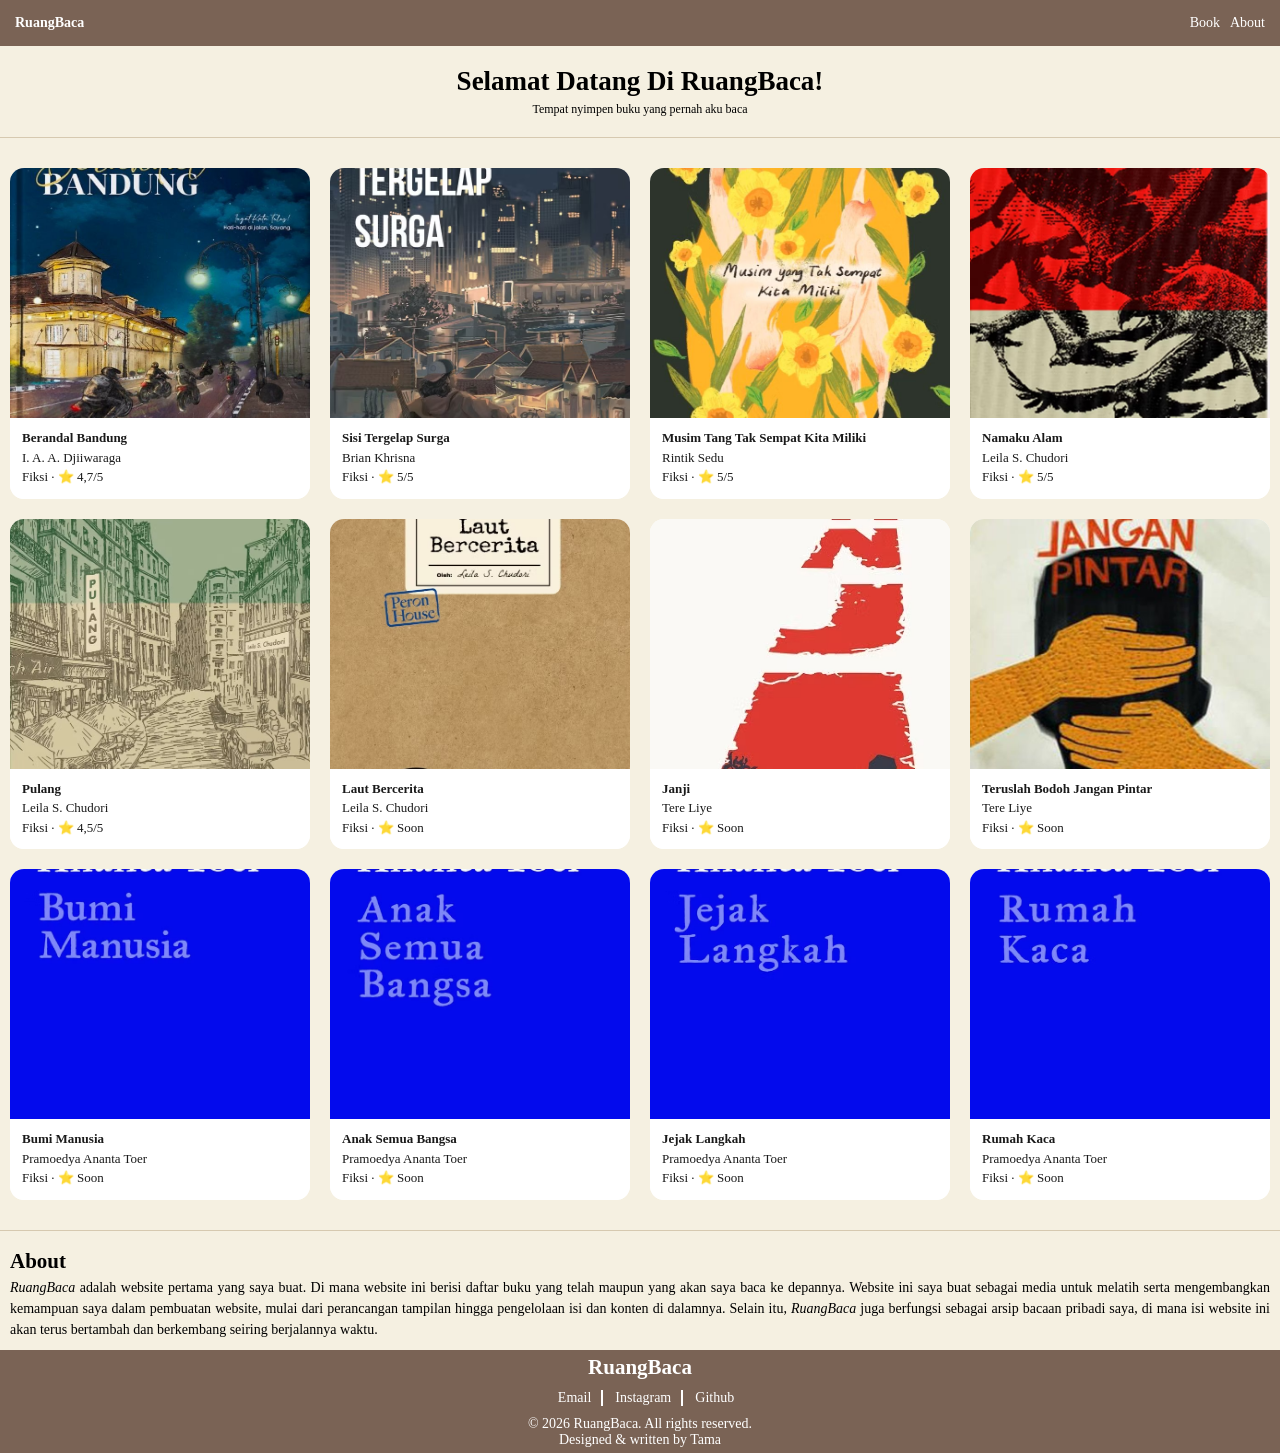
==== commit a1008465: "Update index.html" ====
--- a/index.html
+++ b/index.html
@@ -4,7 +4,7 @@
 <head>
     <meta charset="UTF-8">
     <meta name="viewport" content="width=device-width, initial-scale=1.0">
-    <title>RuangBacaUp</title>
+    <title>RuangBaca</title>
     <link rel="stylesheet" href="reviewterbaru.css">
     <link rel="icon" href="ReviewNovel/saturn.png">
 </head>
@@ -39,8 +39,8 @@
                 <p class="isi-buku">
                     <strong>Berandal Bandung</strong>
                     <br> I. A. A. Djiiwaraga
-                    <br> Fiksi · ⭐ 5/5
-                </p>
+                    <br> Fiksi · ⭐ 4,7/5
+                </p>  
             </div>
 
             <div class="bukunya">
@@ -94,7 +94,7 @@
                 <p class="isi-buku">
                     <strong>Laut Bercerita</strong>
                     <br> Leila S. Chudori
-                    <br> Fiksi · ⭐ Coming Soon
+                    <br> Fiksi · ⭐ Soon
                 </p>
             </div>
 
@@ -105,7 +105,7 @@
                 <p class="isi-buku">
                     <strong>Janji</strong>
                     <br> Tere Liye
-                    <br> Fiksi · ⭐ Coming Soon
+                    <br> Fiksi · ⭐ Soon
                 </p>
             </div>
 
@@ -116,7 +116,7 @@
                 <p class="isi-buku">
                     <strong>Teruslah Bodoh Jangan Pintar</strong>
                     <br> Tere Liye
-                    <br> Fiksi · ⭐ Coming Soon
+                    <br> Fiksi · ⭐ Soon
                 </p>
             </div>
 
@@ -127,7 +127,7 @@
                 <p class="isi-buku">
                     <strong>Bumi Manusia</strong>
                     <br> Pramoedya Ananta Toer
-                    <br> Fiksi · ⭐ Coming Soon
+                    <br> Fiksi · ⭐ Soon
                 </p>
             </div>
 
@@ -138,7 +138,7 @@
                 <p class="isi-buku">
                     <strong>Anak Semua Bangsa</strong>
                     <br> Pramoedya Ananta Toer
-                    <br> Fiksi · ⭐ Coming Soon
+                    <br> Fiksi · ⭐ Soon
                 </p>
             </div>
 
@@ -149,7 +149,7 @@
                 <p class="isi-buku">
                     <strong>Jejak Langkah</strong>
                     <br> Pramoedya Ananta Toer
-                    <br> Fiksi · ⭐ Coming Soon
+                    <br> Fiksi · ⭐ Soon
                 </p>
             </div>
 
@@ -160,7 +160,7 @@
                 <p class="isi-buku">
                     <strong>Rumah Kaca</strong>
                     <br> Pramoedya Ananta Toer
-                    <br> Fiksi · ⭐ Coming Soon
+                    <br> Fiksi · ⭐ Soon
                 </p>
             </div>
         </div>
@@ -171,7 +171,7 @@
         <p class="about-desk"><i>RuangBaca</i> adalah website pertama yang saya buat. 
             Di mana website ini berisi daftar buku yang telah maupun yang akan saya baca ke depannya. 
             Website ini saya buat sebagai media untuk melatih serta mengembangkan kemampuan saya dalam pembuatan website,
-            mulai dari perancangan tampilan hingga pengelolaan isi dan konten di dalamnya. Selain itu, <i>RuangBaca</i> juga berfungsi sebagai arsip bacaan pribadi, 
+            mulai dari perancangan tampilan hingga pengelolaan isi dan konten di dalamnya. Selain itu, <i>RuangBaca</i> juga berfungsi sebagai arsip bacaan pribadi saya, 
             di mana isi website ini akan terus bertambah dan berkembang seiring berjalannya waktu.
         </p>
     </section>
@@ -195,7 +195,6 @@
             <p>&copy; 2026 RuangBaca. All rights reserved. <br> Designed & written by Tama </p>
         </div>
     </footer>
-
 </body>
 
 </html>
--- a/reviewterbaru.css
+++ b/reviewterbaru.css
@@ -59,7 +59,7 @@
 
 .rak-buku {
     display: grid;
-    grid-template-columns: repeat(1, 1fr);
+    grid-template-columns: repeat(2, 1fr);
     gap: 16px;
     padding: 10px;
 }
@@ -72,7 +72,7 @@
 
 img {
     width: 100%;
-    height: 450px;
+    height: 225px;
     object-fit: cover;
     display: block;
 }
@@ -133,13 +133,13 @@
 
 @media (min-width: 375px) {
     img {
-        height: 550px;
+        height: 250px;
     }
 }
 
 @media (min-width: 425px) {
     img {
-        height: 600px;
+        height: 300px;
     }
 }
 
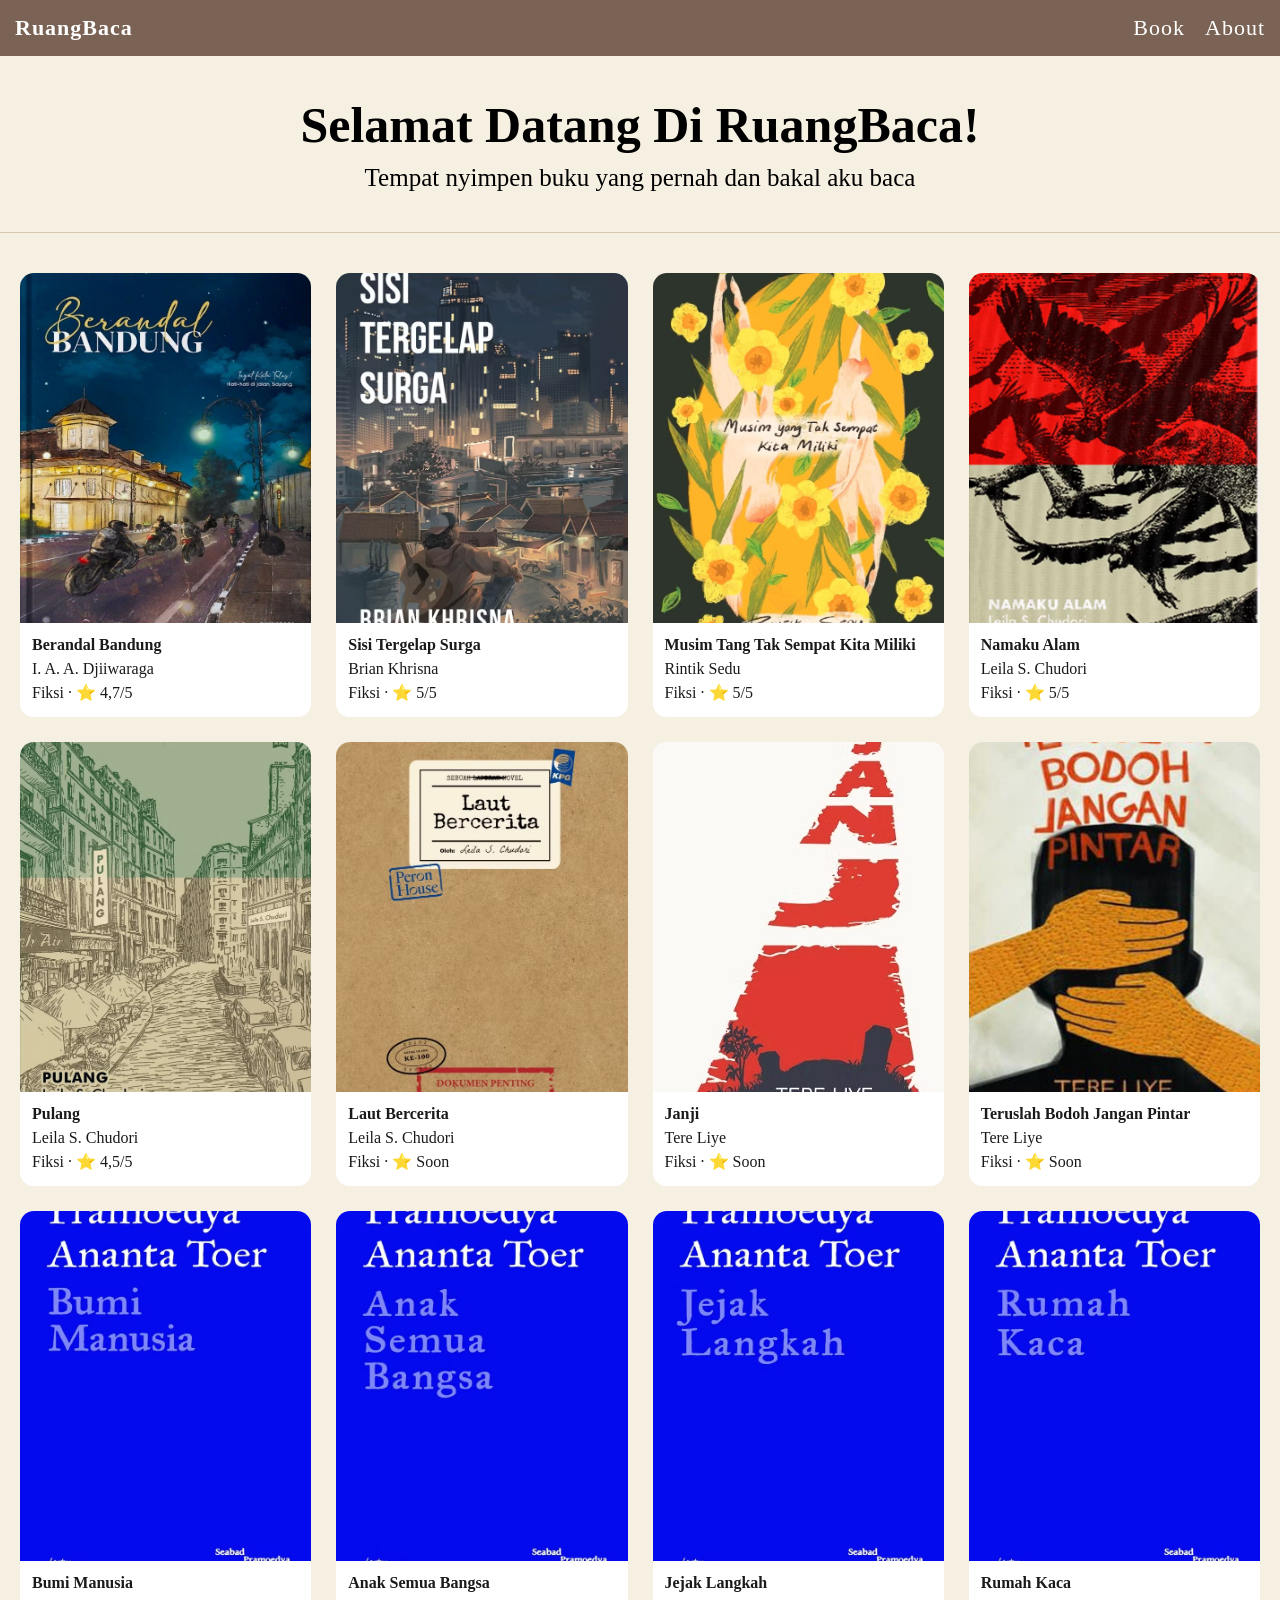
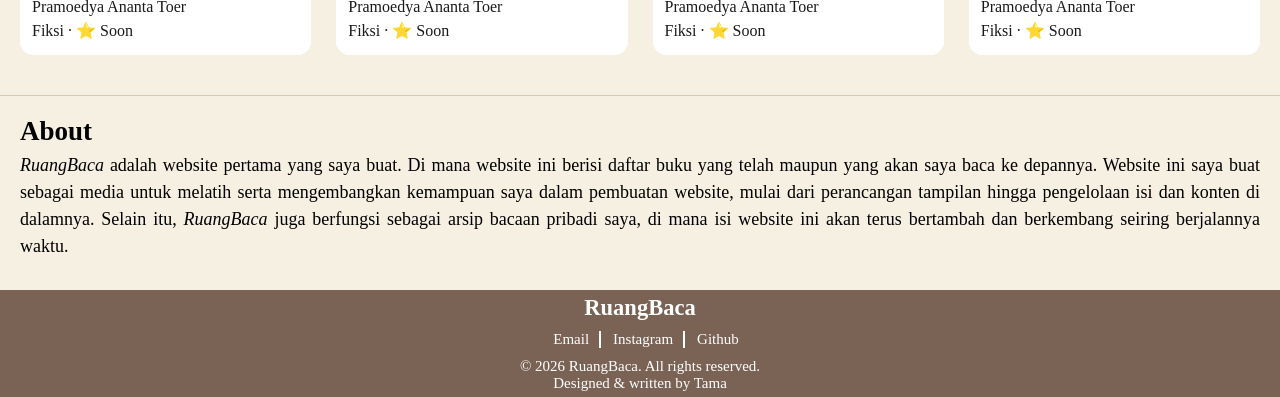
==== commit 3ddb0360: "Update index.html" ====
--- a/index.html
+++ b/index.html
@@ -27,7 +27,7 @@
 
     <div id="home">
         <h2 class="isi-utama">Selamat Datang Di RuangBaca!</h2>
-        <p class="isi-desk">Tempat nyimpen buku yang pernah aku baca</p>
+        <p class="isi-desk">Tempat nyimpen buku yang pernah dan bakal aku baca</p>
     </div>
 
     <section id="buku">
--- a/reviewterbaru.css
+++ b/reviewterbaru.css
@@ -13,6 +13,11 @@
 nav {
     background-color: #5C4033CC;
     padding: 15px;
+    transition: background-color 0.6s ease;
+}
+
+nav:hover {
+    background-color: #5C4033;
 }
 
 nav ul {
@@ -20,7 +25,15 @@
     justify-content: space-around;
     gap: 10px;
     list-style: none;
-
+}
+
+nav ul a {
+    letter-spacing: 1px;
+    transition: letter-spacing 0.5s ease;
+}
+
+nav ul a:hover {
+    letter-spacing: 4px;
 }
 
 .nama-web {
@@ -59,8 +72,8 @@
 
 .rak-buku {
     display: grid;
-    grid-template-columns: repeat(2, 1fr);
-    gap: 16px;
+    grid-template-columns: repeat(1, 1fr);
+    gap: 20px;
     padding: 10px;
 }
 
@@ -68,11 +81,17 @@
     background-color: #ffffff;
     border-radius: 14px;
     overflow: hidden;
+    transition: transform 0.2s ease-in-out, box-shadow 0.2s ease-in-out;
+}
+
+.bukunya:active {
+    box-shadow: 7px 7px 10px rgba(43, 40, 40, 0.7);
+    transform: scale(0.95);
 }
 
 img {
     width: 100%;
-    height: 225px;
+    height: 500px;
     object-fit: cover;
     display: block;
 }
@@ -81,7 +100,7 @@
     background-color: #ffffff;
     color: #1a1a1a;
     padding: 10px 12px 12px;
-    font-size: 13px;
+    font-size: 15px;
     line-height: 1.5;
 }
 
@@ -90,12 +109,19 @@
     padding: 0 10px 10px 10px;
     text-align: justify;
     line-height: 1.4;
+    margin-bottom: 10px;
+    transition: background-color 1s ease,
+        color 1s ease,
+        padding 1s ease,
+        border-radius 1s ease,
+        transform 1s ease;
 }
 
 footer {
     padding: 5px 0;
     background-color: #5C4033CC;
     color: white;
+    font-size: 12px;
 }
 
 .title {
@@ -114,6 +140,14 @@
     text-decoration: none;
     font-style: none;
     color: white;
+    letter-spacing: 0;
+    transition: letter-spacing 0.5s ease, font-weight ease, underline 0.5s ease;
+}
+
+.sosmed a:hover {
+    letter-spacing: 2px;
+    text-decoration: underline;
+    font-weight: 700;
 }
 
 .sosmed p {
@@ -132,18 +166,55 @@
 }
 
 @media (min-width: 375px) {
-    img {
-        height: 250px;
+    .isi-utama {
+        font-size: 32px;
+    }
+
+    .isi-desk {
+        font-size: 13px;
+    }
+
+    img {
+        height: 525px;
     }
 }
 
 @media (min-width: 425px) {
-    img {
-        height: 300px;
+    .isi-utama {
+        font-size: 37px;
+    }
+
+    .isi-desk {
+        font-size: 15px;
+    }
+
+    img {
+        height: 600px;
     }
 }
 
 @media (min-width: 768px) {
+
+    nav {
+        font-size: 18px;
+    }
+
+    nav ul {
+        gap: 15px;
+    }
+
+    #home {
+        padding: 30px;
+    }
+
+    .isi-utama {
+        font-size: 40px;
+    }
+
+    .isi-desk {
+        font-size: 18px;
+        margin-top: 10px;
+    }
 
     .rak-buku {
         display: grid;
@@ -155,14 +226,112 @@
     img {
         width: 100%;
         height: 250px;
-        object-fit: cover;
-        display: block;
+    }
+
+    .bukunya:active {
+        box-shadow: 7px 7px 10px rgba(43, 40, 40, 0.7);
+        transform: translateY(-5px) scale(1.05);
+    }
+
+    .isi-buku {
+        font-size: 14px;
     }
 
     #about {
         line-height: 1.5;
-    }
-
-}
-
-@media (min-width: 1024px) {}
+        font-size: 18px;
+    }
+
+    footer {
+        padding: 5px 0;
+        background-color: #5C4033CC;
+        color: white;
+        font-size: 15px;
+    }
+}
+
+@media (min-width: 1024px) {
+    nav {
+        font-size: 22px;
+    }
+
+    nav ul {
+        gap: 20px;
+    }
+
+    #home {
+        padding: 40px;
+    }
+
+    .isi-utama {
+        font-size: 50px;
+    }
+
+    .isi-desk {
+        font-size: 25px;
+        margin-top: 10px;
+    }
+
+    .rak-buku {
+        display: grid;
+        grid-template-columns: repeat(4, 1fr);
+        gap: 25px;
+        padding: 20px;
+    }
+
+    .bukunya:hover {
+        box-shadow: 7px 7px 10px rgba(43, 40, 40, 0.7);
+        transform: translateY(-5px) scale(1.05);
+    }
+
+    img {
+        width: 100%;
+        height: 350px;
+    }
+
+    .isi-buku {
+        font-size: 16px;
+    }
+
+    #about {
+        line-height: 1.5;
+        font-size: 18px;
+        padding: 0 20px 20px 20px;
+    }
+
+    #about:hover {
+    background-color: #5C4033CC;
+    transform: scale(0.95);
+    padding: 10px 50px 25px 50px;
+    border-radius: 100px;
+    color: white;
+}
+
+    footer {
+        font-size: 15px;
+    }
+}
+
+@media (min-width: 1440px) {
+
+    .rak-buku {
+        gap: 30px;
+    }
+
+    .isi-buku {
+        font-size: 18px;
+    }
+
+    img {
+        width: 100%;
+        height: 500px;
+    }
+
+    #about {
+        font-size: 23px;
+    }
+
+    footer {
+        font-size: 18px;
+    }
+}
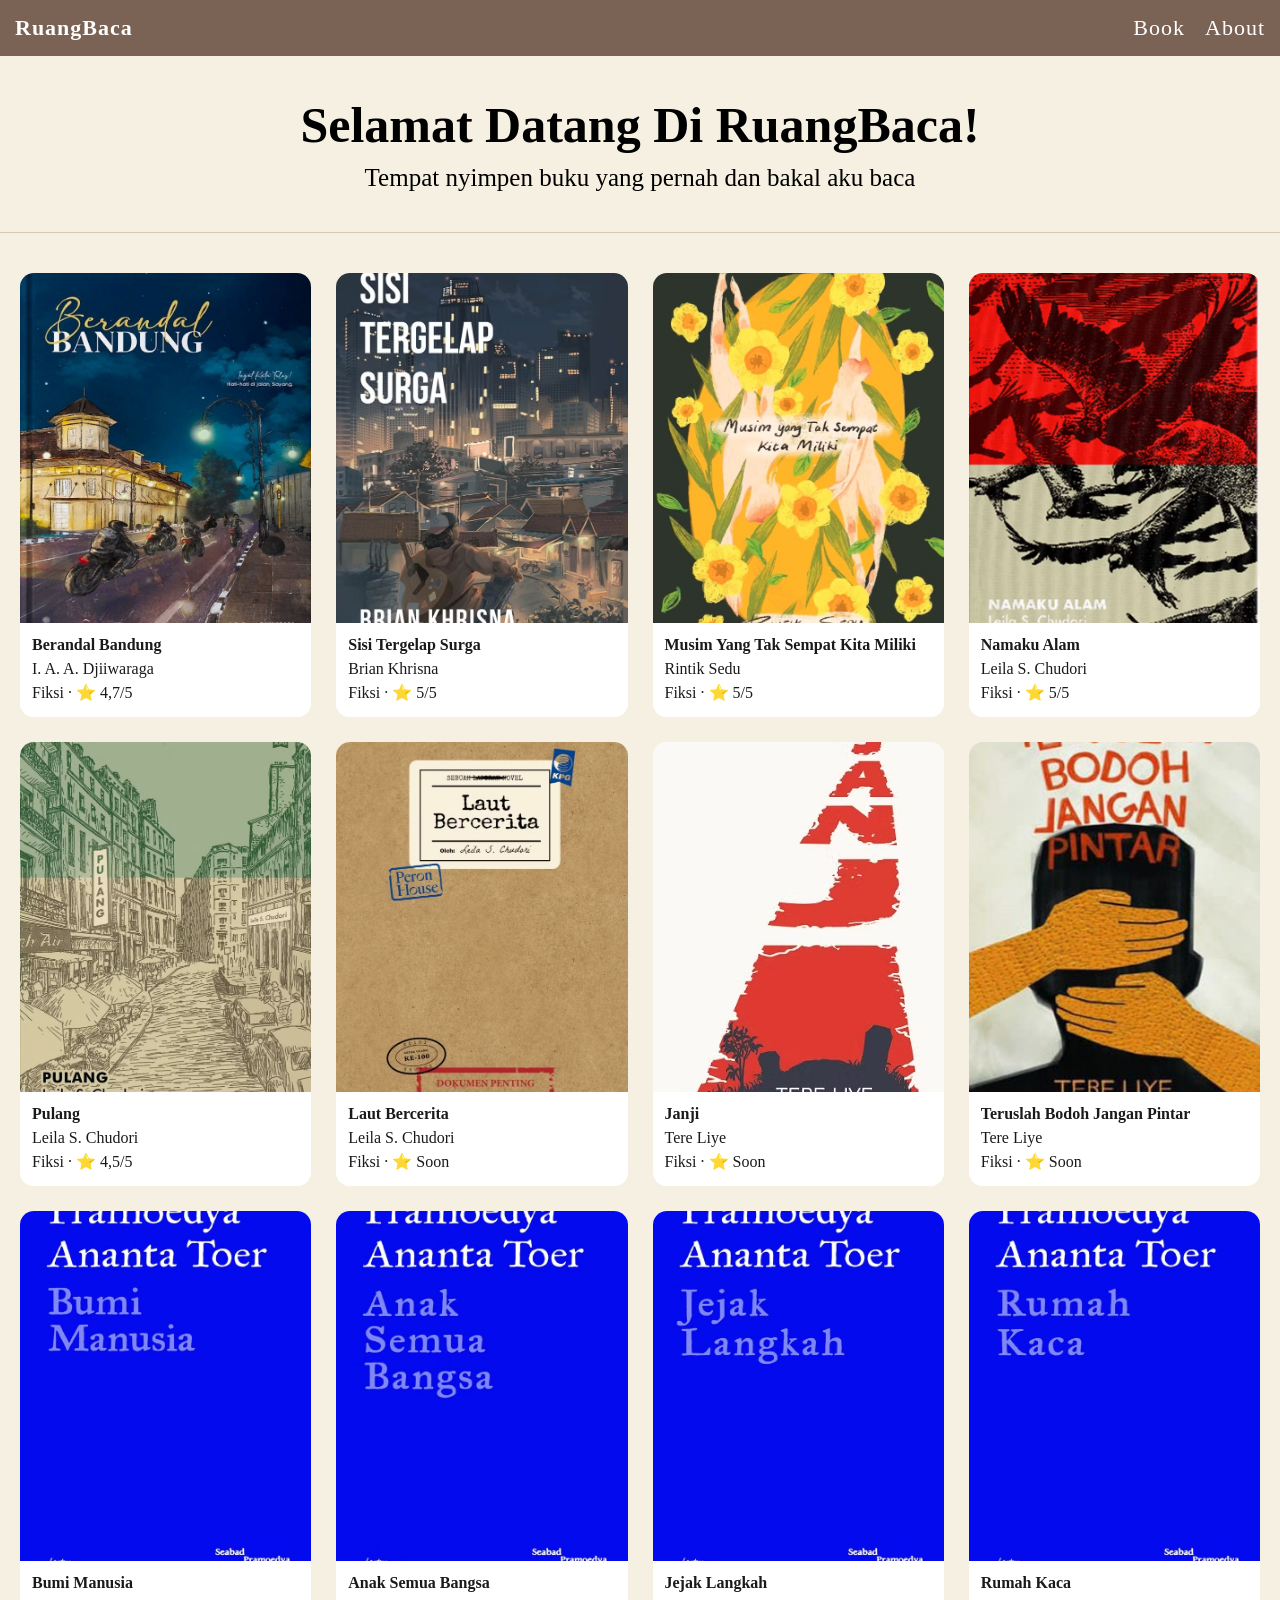
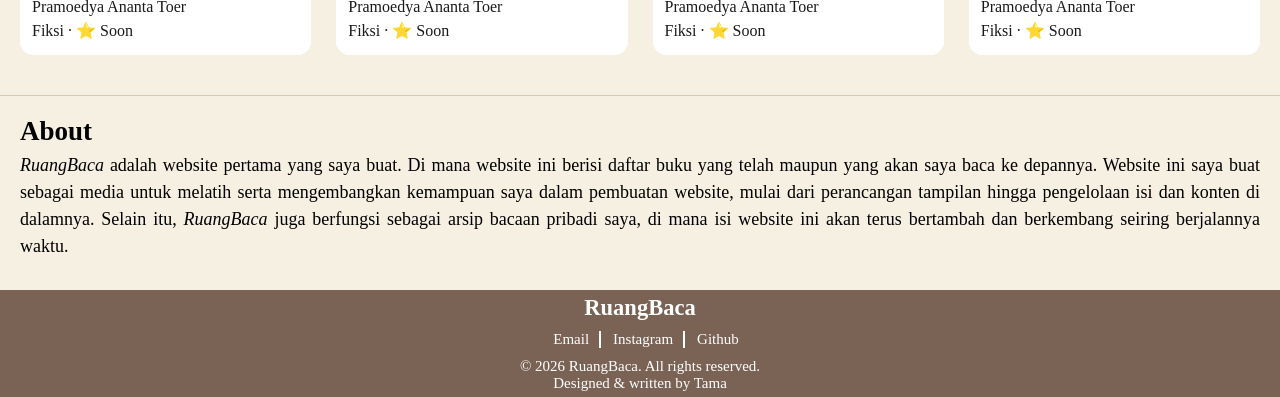
==== commit a7f60585: "Update index.html" ====
--- a/index.html
+++ b/index.html
@@ -59,7 +59,7 @@
                     <img src="ReviewNovel/mytskm.jpg" alt="Cover MYTSKM">
                 </a>
                 <p class="isi-buku">
-                    <strong>Musim Tang Tak Sempat Kita Miliki</strong>
+                    <strong>Musim Yang Tak Sempat Kita Miliki</strong>
                     <br> Rintik Sedu
                     <br> Fiksi · ⭐ 5/5
                 </p>
--- a/reviewterbaru.css
+++ b/reviewterbaru.css
@@ -54,7 +54,7 @@
     display: flex;
     text-align: center;
     justify-content: center;
-    font-size: 27px;
+    font-size: 34px;
 }
 
 .isi-desk {
@@ -79,6 +79,7 @@
 
 .bukunya {
     background-color: #ffffff;
+    margin: 10px;
     border-radius: 14px;
     overflow: hidden;
     transition: transform 0.2s ease-in-out, box-shadow 0.2s ease-in-out;
@@ -166,9 +167,6 @@
 }
 
 @media (min-width: 375px) {
-    .isi-utama {
-        font-size: 32px;
-    }
 
     .isi-desk {
         font-size: 13px;
@@ -228,6 +226,11 @@
         height: 250px;
     }
 
+    .bukunya {
+        margin: 0px;
+        transition: transform 0.4s ease-in-out, box-shadow 0.4s ease-in-out;
+    }
+
     .bukunya:active {
         box-shadow: 7px 7px 10px rgba(43, 40, 40, 0.7);
         transform: translateY(-5px) scale(1.05);
@@ -279,6 +282,10 @@
         padding: 20px;
     }
 
+    .bukunya {
+        transition: transform 0.4s ease-in-out, box-shadow 0.4s ease-in-out;
+    }
+
     .bukunya:hover {
         box-shadow: 7px 7px 10px rgba(43, 40, 40, 0.7);
         transform: translateY(-5px) scale(1.05);
@@ -300,12 +307,12 @@
     }
 
     #about:hover {
-    background-color: #5C4033CC;
-    transform: scale(0.95);
-    padding: 10px 50px 25px 50px;
-    border-radius: 100px;
-    color: white;
-}
+        background-color: #5C4033CC;
+        transform: scale(0.95);
+        padding: 10px 50px 25px 50px;
+        border-radius: 100px;
+        color: white;
+    }
 
     footer {
         font-size: 15px;
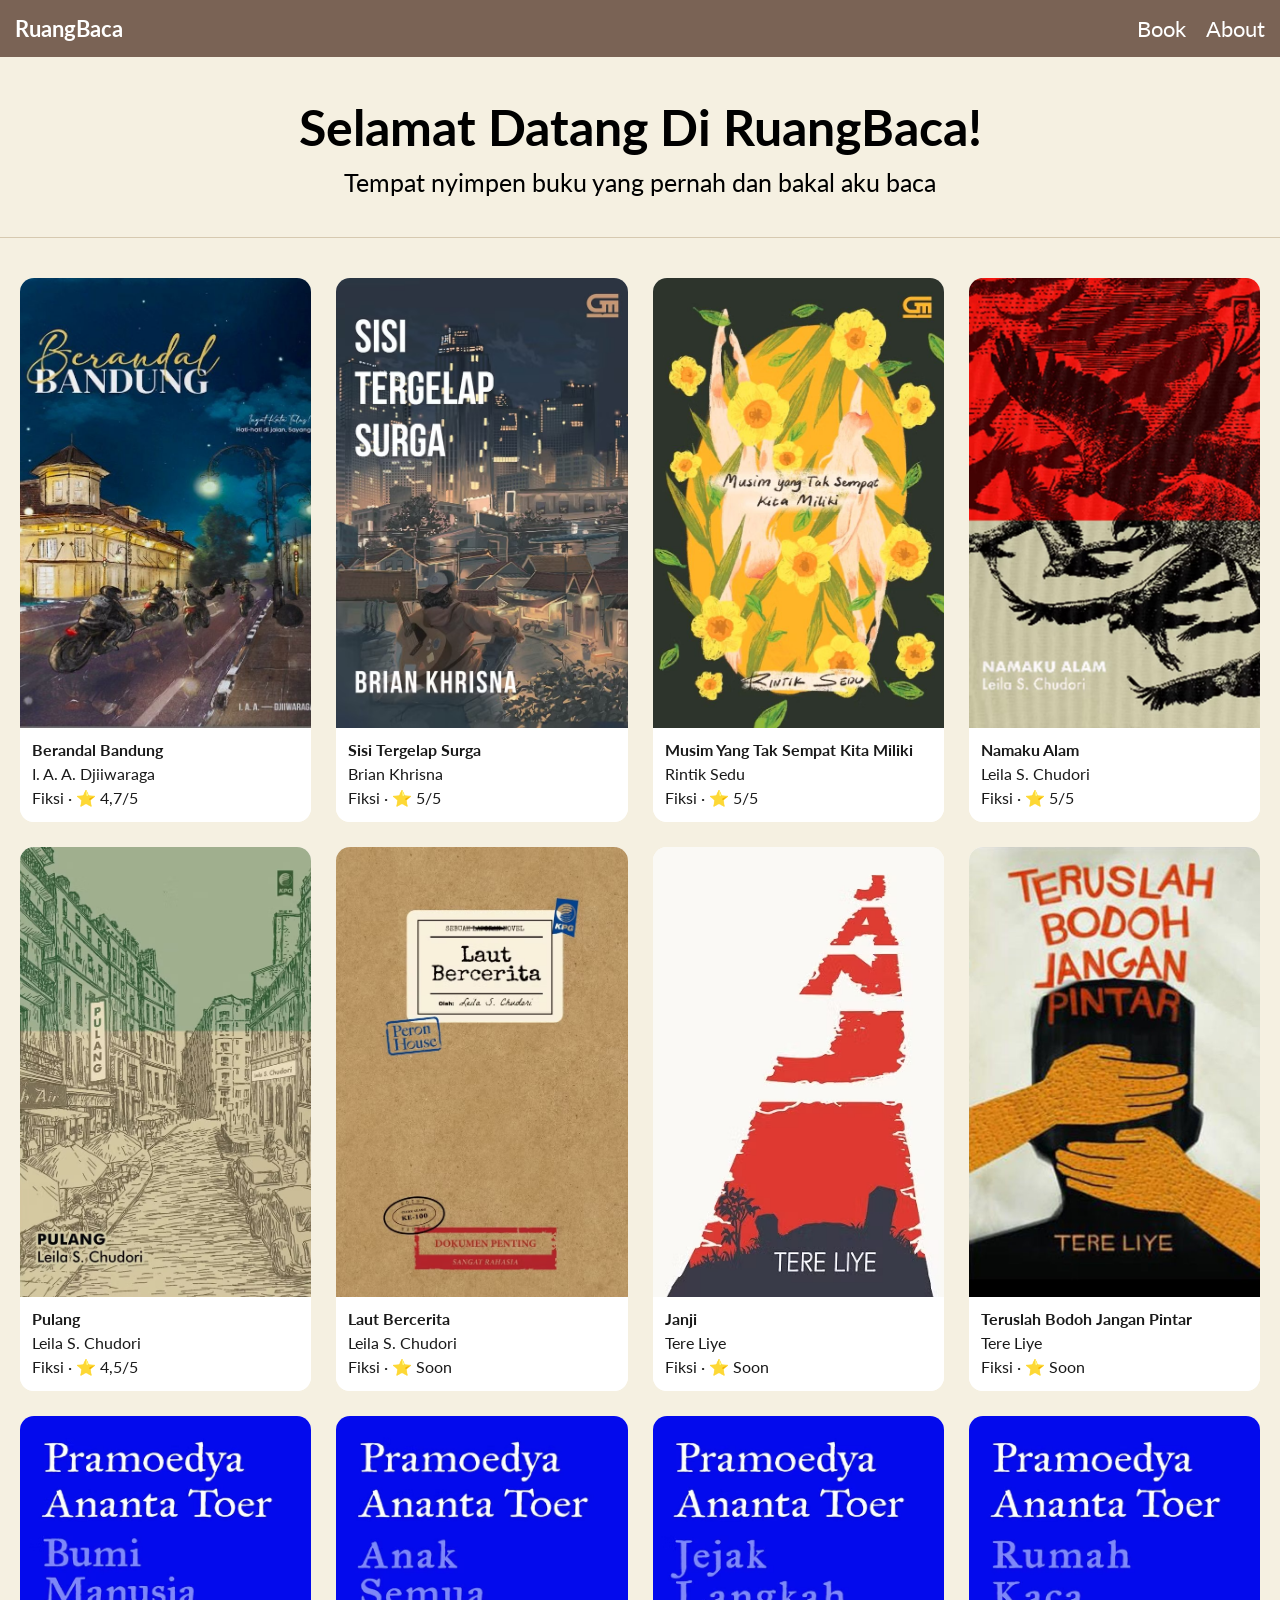
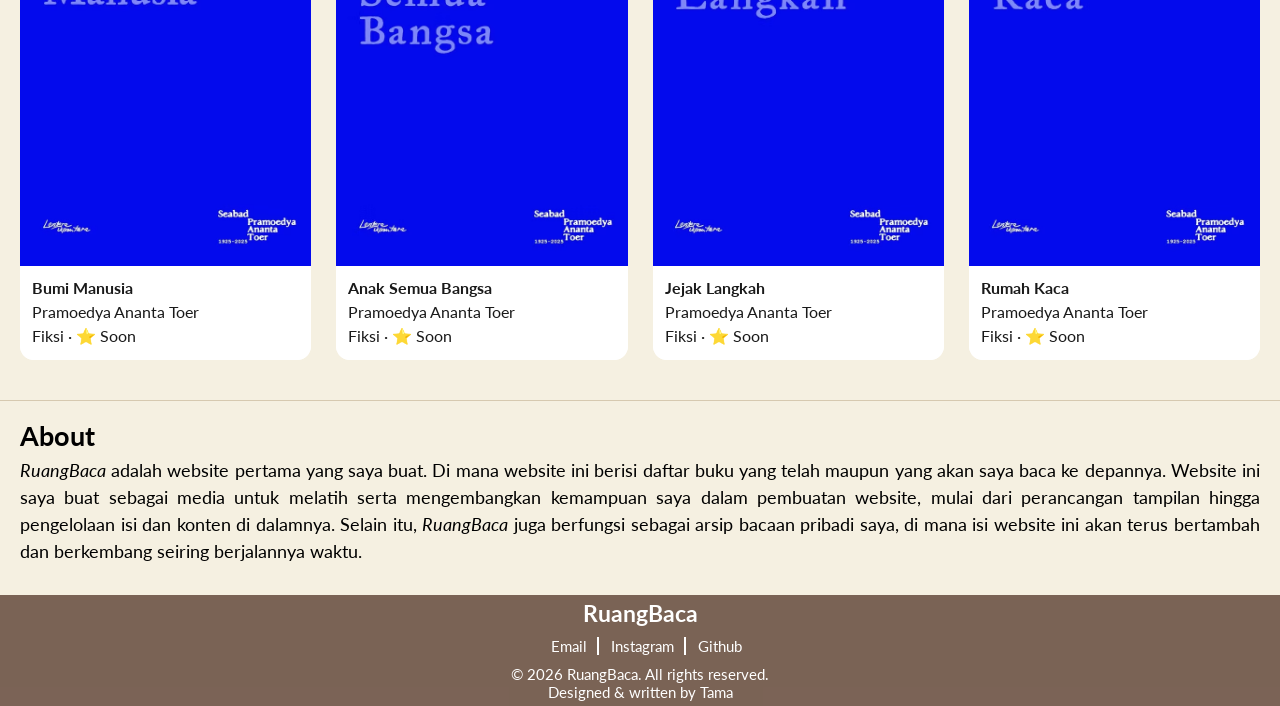
==== commit e71c6694: "Update index.html" ====
--- a/index.html
+++ b/index.html
@@ -5,6 +5,9 @@
     <meta charset="UTF-8">
     <meta name="viewport" content="width=device-width, initial-scale=1.0">
     <title>RuangBaca</title>
+    <link rel="preconnect" href="https://fonts.googleapis.com">
+    <link rel="preconnect" href="https://fonts.gstatic.com" crossorigin>
+    <link href="https://fonts.googleapis.com/css2?family=Merriweather:ital,wght@0,400;0,700;1,400&family=Lato:wght@400;700&display=swap" rel="stylesheet">
     <link rel="stylesheet" href="reviewterbaru.css">
     <link rel="icon" href="ReviewNovel/saturn.png">
 </head>
@@ -40,7 +43,7 @@
                     <strong>Berandal Bandung</strong>
                     <br> I. A. A. Djiiwaraga
                     <br> Fiksi · ⭐ 4,7/5
-                </p>  
+                </p>
             </div>
 
             <div class="bukunya">
@@ -168,10 +171,12 @@
 
     <section id="about">
         <h2 class="about-utama">About</h2>
-        <p class="about-desk"><i>RuangBaca</i> adalah website pertama yang saya buat. 
-            Di mana website ini berisi daftar buku yang telah maupun yang akan saya baca ke depannya. 
-            Website ini saya buat sebagai media untuk melatih serta mengembangkan kemampuan saya dalam pembuatan website,
-            mulai dari perancangan tampilan hingga pengelolaan isi dan konten di dalamnya. Selain itu, <i>RuangBaca</i> juga berfungsi sebagai arsip bacaan pribadi saya, 
+        <p class="about-desk"><i>RuangBaca</i> adalah website pertama yang saya buat.
+            Di mana website ini berisi daftar buku yang telah maupun yang akan saya baca ke depannya.
+            Website ini saya buat sebagai media untuk melatih serta mengembangkan kemampuan saya dalam pembuatan
+            website,
+            mulai dari perancangan tampilan hingga pengelolaan isi dan konten di dalamnya. Selain itu, <i>RuangBaca</i>
+            juga berfungsi sebagai arsip bacaan pribadi saya,
             di mana isi website ini akan terus bertambah dan berkembang seiring berjalannya waktu.
         </p>
     </section>
--- a/reviewterbaru.css
+++ b/reviewterbaru.css
@@ -1,8 +1,30 @@
+@keyframes fadeIn {
+    from {
+        opacity: 0;
+    }
+
+    to {
+        opacity: 1;
+    }
+}
+
+@keyframes fadeIn1 {
+    from {
+        opacity: 0;
+        transform: translateY(100px);
+    }
+
+    to {
+        opacity: 1;
+        transform: translateY(0);
+    }
+}
+
 * {
     margin: 0;
     padding: 0;
     box-sizing: border-box;
-    font-family: tahoma;
+    font-family: 'Lato', tahoma, sans-serif;
 }
 
 body {
@@ -27,15 +49,6 @@
     list-style: none;
 }
 
-nav ul a {
-    letter-spacing: 1px;
-    transition: letter-spacing 0.5s ease;
-}
-
-nav ul a:hover {
-    letter-spacing: 4px;
-}
-
 .nama-web {
     margin-right: auto;
     font-weight: bold;
@@ -44,6 +57,11 @@
 nav ul li a {
     text-decoration: none;
     color: white;
+    letter-spacing: 0px;
+    transition: letter-spacing 0.5s ease;
+}
+nav ul li a:hover {
+    letter-spacing: 4px;
 }
 
 #home {
@@ -55,6 +73,7 @@
     text-align: center;
     justify-content: center;
     font-size: 34px;
+    animation: fadeIn 2.2s ease-in;
 }
 
 .isi-desk {
@@ -62,12 +81,14 @@
     justify-content: center;
     margin-top: 5px;
     font-size: 12px;
+    animation: fadeIn 2.2s ease-in;
 }
 
 #buku {
     border-top: 1px solid #D6C9B0;
     border-bottom: 1px solid #D6C9B0;
     padding: 20px 0;
+    animation: fadeIn 2.2s ease-in;
 }
 
 .rak-buku {
@@ -75,6 +96,7 @@
     grid-template-columns: repeat(1, 1fr);
     gap: 20px;
     padding: 10px;
+    animation: fadeIn1 1.7s ease-out;
 }
 
 .bukunya {
@@ -85,14 +107,16 @@
     transition: transform 0.2s ease-in-out, box-shadow 0.2s ease-in-out;
 }
 
+
 .bukunya:active {
     box-shadow: 7px 7px 10px rgba(43, 40, 40, 0.7);
     transform: scale(0.95);
+    transition: transform 0s, box-shadow 0s;
 }
 
 img {
     width: 100%;
-    height: 500px;
+    height: 475px;
     object-fit: cover;
     display: block;
 }
@@ -116,13 +140,16 @@
         padding 1s ease,
         border-radius 1s ease,
         transform 1s ease;
-}
+    animation: fadeIn1 1.7s ease-out;
+}
+
 
 footer {
     padding: 5px 0;
     background-color: #5C4033CC;
     color: white;
     font-size: 12px;
+    animation: fadeIn1 1.7s ease-out;
 }
 
 .title {
@@ -139,10 +166,10 @@
 
 .sosmed a {
     text-decoration: none;
-    font-style: none;
+    font-style: normal;
     color: white;
     letter-spacing: 0;
-    transition: letter-spacing 0.5s ease, font-weight ease, underline 0.5s ease;
+    transition: letter-spacing 0.5s ease, font-weight 0.3s ease;
 }
 
 .sosmed a:hover {
@@ -187,7 +214,7 @@
     }
 
     img {
-        height: 600px;
+        height: 575px;
     }
 }
 
@@ -215,20 +242,21 @@
     }
 
     .rak-buku {
-        display: grid;
         grid-template-columns: repeat(4, 1fr);
         gap: 20px;
         padding: 10px;
     }
 
     img {
-        width: 100%;
         height: 250px;
     }
 
+    #buku {
+        padding: 20px 10px;
+    }
+
     .bukunya {
-        margin: 0px;
-        transition: transform 0.4s ease-in-out, box-shadow 0.4s ease-in-out;
+        margin: 0;
     }
 
     .bukunya:active {
@@ -246,9 +274,6 @@
     }
 
     footer {
-        padding: 5px 0;
-        background-color: #5C4033CC;
-        color: white;
         font-size: 15px;
     }
 }
@@ -276,12 +301,15 @@
     }
 
     .rak-buku {
-        display: grid;
         grid-template-columns: repeat(4, 1fr);
         gap: 25px;
         padding: 20px;
     }
 
+    #buku {
+        padding: 20px 0;
+    }
+
     .bukunya {
         transition: transform 0.4s ease-in-out, box-shadow 0.4s ease-in-out;
     }
@@ -292,7 +320,6 @@
     }
 
     img {
-        width: 100%;
         height: 350px;
     }
 
@@ -319,6 +346,12 @@
     }
 }
 
+@media (min-width: 1280px) {
+    img {
+        height: 450px;
+    }
+}
+
 @media (min-width: 1440px) {
 
     .rak-buku {
@@ -330,7 +363,6 @@
     }
 
     img {
-        width: 100%;
         height: 500px;
     }
 
